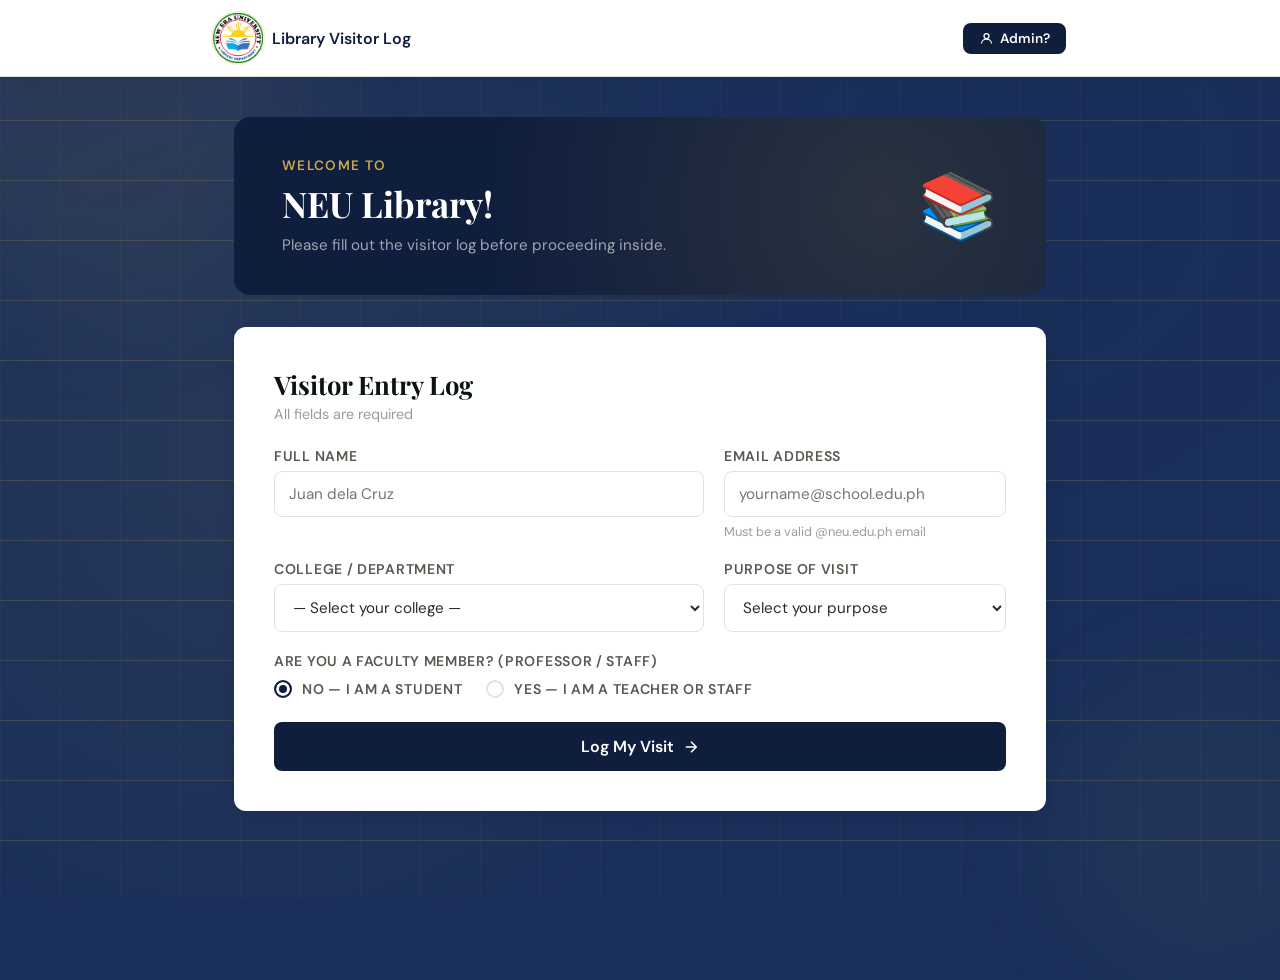
==== index.html @ 1120e147 "a fullstack web application for neu library login system" ====
<!DOCTYPE html>
<html lang="en">
<head>
  <meta charset="UTF-8" />
  <meta name="viewport" content="width=device-width, initial-scale=1.0"/>
  <title>NEU Library — Visitor Log</title>
  <link rel="preconnect" href="https://fonts.googleapis.com">
  <link href="https://fonts.googleapis.com/css2?family=Playfair+Display:wght@600;700&family=DM+Sans:wght@300;400;500;600&display=swap" rel="stylesheet">
  <link rel="stylesheet" href="css/style.css" />
</head>
<body class="visitor-page">

     <div class="grid-lines"></div>
     <div class="orb orb-1"></div>
    <div class="orb orb-2"></div>
    <div class="orb orb-3"></div>

  <div class="bg-pattern"></div>

  <header class="top-bar">
    <div class="top-bar-inner">
      <div class="brand-small">
        <div class="neu-emblem-sm"><img src="neuliblogo.png" width="50"></div>
        <span>Library Visitor Log</span>
      </div>
      <a href="admin-login.html" class="btn-admin-link">
        <svg width="15" height="15" viewBox="0 0 24 24" fill="none" stroke="currentColor" stroke-width="2"><circle cx="12" cy="8" r="4"/><path d="M4 20c0-4 3.6-7 8-7s8 3 8 7"/></svg>
        Admin?
      </a>
    </div>
  </header>

  <main class="visitor-main">
    <div class="welcome-banner">
      <div class="welcome-text">
        <p class="welcome-label">Welcome to</p>
        <h1>NEU Library!</h1>
        <p class="welcome-sub">Please fill out the visitor log before proceeding inside.</p>
      </div>
      <div class="welcome-deco">
        <div class="book-icon">📚</div>
      </div>
    </div>

    <div class="visitor-form-card">
      <h2>Visitor Entry Log</h2>
      <p class="form-sub">All fields are required</p>

      <div id="form-error" class="alert alert-error hidden"></div>
      <div id="form-success" class="alert alert-success hidden"></div>

      <form id="visitor-form">
        <div class="form-grid">
          <div class="field">
            <label>Full Name</label>
            <input type="text" id="visitor-name" placeholder="Juan dela Cruz" required />
          </div>
          <div class="field">
            <label>Email Address</label>
            <input type="email" id="visitor-email" placeholder="yourname@school.edu.ph" required />
            <span class="field-hint">Must be a valid @neu.edu.ph email</span>
          </div>
          <div class="field">
            <label>College / Department</label>
            <select id="visitor-college" required>
              <option value="">— Select your college —</option>
                        <option value="COA">College of Accountancy (COA)</option>
                        <option value="CAS">College of Arts and Sciences(CAS)</option>
                        <option value="CBA">College of Business Administration</option>
                        <option value="COC">College of Communication(COC)</option>
                        <option value="CICS">College of Informatics and Computing Studies (CICS)</option>
                        <option value="CCR">College of Criminology</option>
                        <option value="CED">College of Education (CED)</option>
                        <option value="CEA">College of Engineering and Architecture(CEA)</option>
                        <option value="CMT">College of Medical Technology (CMT)</option>
                        <option value="CMW">College of Midwifery(CMW)</option>
                        <option value="CON">College of Nursing(CON)</option>
                        <option value="CPT">College of Physical Therapy(CPT)</option>
                        <option value="CRT">College of Respiratory Therapy(CRT)</option>
                        <option value="SOIR">School of International Relations(SOIR)</option>
                        <option value="Staff">Staff / Faculty</option>
                        <option value="Other">Other</option>
            </select>
          </div>
          <div class="field">
            <label>Purpose of Visit</label>
            <select id="visitor-purpose" required>
              <option value="">Select your purpose</option>
              <option value="Reading">📚 Reading</option>
              <option value="Studying">📝 Studying</option>
              <option value="Researching">🔬 Researching</option>
              <option value="Use of Computer">💻 Use of Computer</option>
              <option value="Other">Other</option>
            </select>
          </div>
          <div class="field field-full">
            <label>Are you a faculty member? (Professor / Staff)</label>
            <div class="radio-group">
              <label class="radio-label">
                <input type="radio" name="is_employee" value="false" checked />
                <span class="radio-custom"></span>
                No — I am a student
              </label>
              <label class="radio-label">
                <input type="radio" name="is_employee" value="true" />
                <span class="radio-custom"></span>
                Yes — I am a teacher or staff
              </label>
            </div>
          </div>
        </div>

        <button type="submit" class="btn-primary" id="submit-btn">
          <span>Log My Visit</span>
          <svg width="18" height="18" viewBox="0 0 24 24" fill="none" stroke="currentColor" stroke-width="2"><path d="M5 12h14M12 5l7 7-7 7"/></svg>
        </button>
      </form>
    </div>
  </main>

  <script type="module" src="js/visitor.js"></script>
</body>
</html>
---- css/style.css ----
/* ============================================
   NEU LIBRARY — GLOBAL STYLES
   ============================================ */

:root {
  --navy: #0f1e3d;
  --navy-light: #1a2f5a;
  --navy-lighter: #7AAACE;
  --gold: #c9a84c;
  --gold-light: #e8c96d;
  --white: #ffffff;
  --off-white: #f8f7f4;
  --gray-100: #f1f0ed;
  --gray-200: #e4e2dc;
  --gray-400: #9e9b93;
  --gray-600: #5a5750;
  --gray-800: #2e2c28;
  --ink: #091413;
  --blue: #2563eb;
  --blue-light: #eff6ff;
  --green: #16a34a;
  --green-light: #f0fdf4;
  --amber: #d97706;
  --amber-light: #fffbeb;
  --rose: #e11d48;
  --rose-light: #fff1f2;
  --shadow-sm: 0 1px 3px rgba(0,0,0,0.08);
  --shadow-md: 0 4px 16px rgba(0,0,0,0.10);
  --shadow-lg: 0 8px 32px rgba(0,0,0,0.14);
  --radius: 12px;
  --radius-sm: 8px;
}

* { margin: 0; padding: 0; box-sizing: border-box; }

body {
  font-family: 'DM Sans', sans-serif;
  color: var(--gray-800);
  background: var(--navy-light);
  min-height: 100vh;
}

/* ============================================
   BG PATTERN
   ============================================ */
.bg-pattern {
  position: fixed;
  inset: 0;
  pointer-events: none;
  z-index: 0;
  background-image:
    radial-gradient(circle at 20% 50%, rgba(201,168,76,0.08) 0%, transparent 50%),
    radial-gradient(circle at 80% 20%, rgba(15,30,61,0.06) 0%, transparent 40%);
}

/* ============================================
   ALERTS
   ============================================ */
.alert {
  padding: 12px 16px;
  border-radius: var(--radius-sm);
  font-size: 0.9rem;
  font-weight: 500;
  margin-bottom: 16px;
}
.alert-error { background: #fee2e2; color: #b91c1c; border: 1px solid #fecaca; }
.alert-success { background: #dcfce7; color: #15803d; border: 1px solid #bbf7d0; }
.hidden { display: none !important; }

/* ============================================
   BUTTONS
   ============================================ */
.btn-primary {
  display: flex;
  align-items: center;
  justify-content: center;
  gap: 8px;
  width: 100%;
  padding: 14px 24px;
  background: var(--navy);
  color: var(--white);
  border: none;
  border-radius: var(--radius-sm);
  font-family: 'DM Sans', sans-serif;
  font-size: 1rem;
  font-weight: 600;
  cursor: pointer;
  transition: all 0.2s;
  margin-top: 8px;
}
.btn-primary:hover { background: var(--navy-light); transform: translateY(-1px); box-shadow: var(--shadow-md); }
.btn-primary:disabled { opacity: 0.6; cursor: not-allowed; transform: none; }

.btn-admin-link {
  display: flex;
  align-items: center;
  gap: 6px;
  background: var(--navy);
  color: white;
  padding: 8px 16px;
  border-radius: 8px;
  text-decoration: none;
  font-size: 0.88rem;
  font-weight: 600;
  transition: background 0.2s;
}
.btn-admin-link:hover { background: var(--navy-light); }

.back-link {
  display: inline-flex;
  align-items: center;
  gap: 6px;
  color: var(--gray-400);
  text-decoration: none;
  font-size: 0.85rem;
  margin-bottom: 20px;
  transition: color 0.2s;
}
.back-link:hover { color: var(--navy); }

.btn-logout {
  background: transparent;
  border: 1px solid var(--gray-200);
  color: var(--gray-600);
  padding: 6px 14px;
  border-radius: 6px;
  font-family: 'DM Sans', sans-serif;
  font-size: 0.85rem;
  cursor: pointer;
  transition: all 0.2s;
}
.btn-logout:hover { background: #fee2e2; color: #b91c1c; border-color: #fecaca; }

.btn-apply {
  background: var(--navy);
  color: white;
  border: none;
  padding: 8px 18px;
  border-radius: 6px;
  font-family: 'DM Sans', sans-serif;
  font-size: 0.88rem;
  font-weight: 600;
  cursor: pointer;
  transition: background 0.2s;
}
.btn-apply:hover { background: var(--navy-light); }

/* ============================================
   FORM FIELDS
   ============================================ */
.field { display: flex; flex-direction: column; gap: 6px; }
.field label {
  font-size: 0.88rem;
  font-weight: 600;
  color: var(--gray-600);
  text-transform: uppercase;
  letter-spacing: 0.05em;
}
.field input, .field select {
  padding: 12px 14px;
  border: 1.5px solid var(--gray-200);
  border-radius: var(--radius-sm);
  font-family: 'DM Sans', sans-serif;
  font-size: 0.95rem;
  color: var(--gray-800);
  background: white;
  transition: border 0.2s, box-shadow 0.2s;
}
.field input:focus, .field select:focus {
  outline: none;
  border-color: var(--navy);
  box-shadow: 0 0 0 3px rgba(15,30,61,0.08);
}
.field-hint { font-size: 0.8rem; color: var(--gray-400); }

.password-wrap { position: relative; }
.password-wrap input { width: 100%; padding-right: 64px; }
.toggle-pw {
  position: absolute; right: 12px; top: 50%; transform: translateY(-50%);
  background: none; border: none; color: var(--gray-400);
  font-size: 0.82rem; cursor: pointer; font-family: 'DM Sans', sans-serif;
}
.toggle-pw:hover { color: var(--navy); }

/* ============================================
   ADMIN LOGIN PAGE
   ============================================ */
.login-page { display: flex; justify-content: center; align-items: center; }
.login-wrapper { position: relative; z-index: 1; width: 100%; max-width: 900px; padding: 24px; }

.bg-layer {
      position: fixed;
      inset: 0;
      z-index: 0;
    }
 
    .bg-radial {
      position: absolute;
      inset: 0;
      background:
        radial-gradient(ellipse 80% 60% at 50% 0%, rgba(201,168,76,0.10) 0%, transparent 60%),
        radial-gradient(ellipse 60% 80% at 100% 100%, rgba(201,168,76,0.06) 0%, transparent 50%),
        radial-gradient(ellipse 40% 40% at 0% 50%, rgba(18,32,64,0.8) 0%, transparent 70%);
    }
 
    /* Floating orbs */
    .orb {
      position: absolute;
      border-radius: 50%;
      filter: blur(60px);
      animation: orbFloat linear infinite;
      pointer-events: none;
    }
    .orb-1 {
      width: 400px; height: 400px;
      background: rgba(201,168,76,0.07);
      top: -100px; left: -100px;
      animation-duration: 20s;
    }
    .orb-2 {
      width: 300px; height: 300px;
      background: rgba(201,168,76,0.05);
      bottom: -80px; right: -80px;
      animation-duration: 25s;
      animation-direction: reverse;
    }
    .orb-3 {
      width: 200px; height: 200px;
      background: rgba(255,255,255,0.02);
      top: 40%; left: 60%;
      animation-duration: 18s;
    }
 
    @keyframes orbFloat {
      0%   { transform: translate(0, 0) rotate(0deg); }
      33%  { transform: translate(30px, -20px) rotate(120deg); }
      66%  { transform: translate(-20px, 20px) rotate(240deg); }
      100% { transform: translate(0, 0) rotate(360deg); }
    }
 
    /* Grid lines */
    .grid-lines {
      position: absolute;
      inset: 0;
      background-image:
        linear-gradient(rgba(201,168,76,0.04) 1px, transparent 1px),
        linear-gradient(90deg, rgba(201,168,76,0.04) 1px, transparent 1px);
      background-size: 60px 60px;
    }

.login-card {
  display: grid;
  grid-template-columns: 1fr 1fr;
  border-radius: 20px;
  overflow: hidden;
  box-shadow: var(--shadow-lg);
  min-height: 560px;
}

.login-left {
  background: var(--navy);
  padding: 48px 40px;
  position: relative;
  overflow: hidden;
  display: flex;
  flex-direction: column;
  justify-content: space-between;
}

.brand { display: flex; align-items: center; gap: 14px; }
.neu-emblem {
   width: 48px; height: 48px;
      background: var(--white);
      border-radius: 50%;
      display: flex; align-items: center; justify-content: center;
      font-family: 'Cormorant Garamond', serif;
      font-weight: 700;
      font-size: 0.85rem;
      color: var(--navy);
      letter-spacing: 0.05em;
      box-shadow: 0 0 0 3px rgba(201,168,76,0.2);
      flex-shrink: 0;
}
.brand-text { display: flex; flex-direction: column; }
.brand-title { color: white; font-weight: 600; font-size: 0.95rem; }
.brand-sub { color: rgba(255,255,255,0.5); font-size: 0.78rem; }

.login-hero { position: relative; z-index: 1; }
.login-hero h2 {
  font-family: 'Playfair Display', serif;
  font-size: 2.4rem;
  color: white;
  line-height: 1.2;
  margin-bottom: 12px;
}
.login-hero p { color: rgba(255,255,255,0.6); font-size: 0.95rem; }

.login-deco { position: absolute; bottom: -20px; right: -20px; }
.deco-circle {
  position: absolute;
  border-radius: 50%;
  border: 2px solid rgba(201,168,76,0.2);
}
.c1 { width: 160px; height: 160px; bottom: 0; right: 0; }
.c2 { width: 100px; height: 100px; bottom: 40px; right: 40px; border-color: rgba(201,168,76,0.15); }
.c3 { width: 50px; height: 50px; bottom: 70px; right: 70px; background: rgba(201,168,76,0.1); border: none; }

.login-right {
  background: white;
  padding: 48px 40px;
  display: flex;
  flex-direction: column;
  justify-content: center;
  gap: 4px;
}
.login-right h3 {
  font-family: 'Playfair Display', serif;
  font-size: 1.8rem;
  color: var(--navy);
  margin-bottom: 4px;
}
.form-sub { color: var(--gray-400); font-size: 0.9rem; margin-bottom: 20px; }

.login-right form { display: flex; flex-direction: column; gap: 16px; margin-top: 8px; }

.divider {
  display: flex; align-items: center; gap: 12px;
  margin: 16px 0 8px;
  color: var(--gray-400); font-size: 0.82rem;
}
.divider::before, .divider::after { content: ''; flex: 1; height: 1px; background: var(--gray-200); }
.register-link { font-size: 0.85rem; color: var(--gray-400); text-align: center; }

/* ============================================
   TOP BAR (visitor page)
   ============================================ */
.top-bar {
  background: white;
  border-bottom: 1px solid var(--gray-200);
  position: sticky; top: 0; z-index: 100;
  box-shadow: var(--shadow-sm);
}
.top-bar-inner {
  max-width: 900px; margin: 0 auto;
  padding: 14px 24px;
  display: flex; justify-content: space-between; align-items: center;
}
.brand-small { display: flex; align-items: center; gap: 10px; font-weight: 600; color: var(--navy); }
.neu-emblem-sm {
  width: 48px; height: 48px;
      background: var(--white);
      border-radius: 50%;
      display: flex; align-items: center; justify-content: center;
      font-family: 'Cormorant Garamond', serif;
      font-weight: 700;
      font-size: 0.85rem;
      color: var(--navy);
      letter-spacing: 0.05em;
      box-shadow: 0 0 0 3px rgba(201,168,76,0.2);
      flex-shrink: 0;
}
.user-info { display: flex; align-items: center; gap: 12px; }
#user-email-display { font-size: 0.85rem; color: var(--gray-400); }

/* ============================================
   VISITOR PAGE
   ============================================ */
.grid-lines {
      position: absolute;
      inset: 0;
      background-image:
        linear-gradient(rgba(154, 131, 68, 0.264) 1px, transparent 1px),
        linear-gradient(90deg, rgba(201,168,76,0.04) 1px, transparent 1px);
      background-size: 60px 60px;
    }

    .orb {
      position: absolute;
      border-radius: 50%;
      filter: blur(60px);
      animation: orbFloat linear infinite;
      pointer-events: none;
    }
    .orb-1 {
      width: 400px; height: 400px;
      background: rgba(201,168,76,0.07);
      top: -100px; left: -100px;
      animation-duration: 20s;
    }
    .orb-2 {
      width: 300px; height: 300px;
      background: rgba(201,168,76,0.05);
      bottom: -80px; right: -80px;
      animation-duration: 25s;
      animation-direction: reverse;
    }
    .orb-3 {
      width: 200px; height: 200px;
      background: rgba(255,255,255,0.02);
      top: 40%; left: 60%;
      animation-duration: 18s;
    }

.visitor-page { background: var(--navy-light); }
.visitor-main { max-width: 860px; margin: 0 auto; padding: 40px 24px 80px; position: relative; z-index: 1; }

.welcome-banner {
  background: var(--navy);
  border-radius: 16px;
  padding: 40px 48px;
  display: flex;
  justify-content: space-between;
  align-items: center;
  margin-bottom: 32px;
  overflow: hidden;
  position: relative;
}
.welcome-banner::after {
  content: '';
  position: absolute; inset: 0;
  background: radial-gradient(circle at 80% 50%, rgba(201,168,76,0.15) 0%, transparent 60%);
}
.welcome-label { color: var(--gold); font-size: 0.85rem; font-weight: 600; text-transform: uppercase; letter-spacing: 0.1em; margin-bottom: 6px; }
.welcome-banner h1 {
  font-family: 'Playfair Display', serif;
  font-size: 2.2rem;
  color: white;
  margin-bottom: 8px;
}
.welcome-sub { color: rgba(255,255,255,0.6); font-size: 0.95rem; }
.book-icon { font-size: 4rem; position: relative; z-index: 1; }

.visitor-form-card {
  background: white;
  border-radius: var(--radius);
  padding: 40px;
  box-shadow: var(--shadow-md);
}
.visitor-form-card h2 {
  font-family: 'Playfair Display', serif;
  font-size: 1.6rem;
  color: var(--ink);
  margin-bottom: 4px;
}

.form-grid {
  display: grid;
  grid-template-columns: 1fr 1fr;
  gap: 20px;
  margin: 24px 0;
}
.field-full { grid-column: 1 / -1; }

.radio-group { display: flex; gap: 24px; flex-wrap: wrap; margin-top: 4px; }
.radio-label {
  display: flex; align-items: center; gap: 10px;
  cursor: pointer; font-size: 0.95rem; color: var(--gray-800);
}
.radio-label input[type="radio"] { display: none; }
.radio-custom {
  width: 18px; height: 18px;
  border: 2px solid var(--gray-200);
  border-radius: 50%;
  transition: all 0.2s;
  position: relative;
}
.radio-label input[type="radio"]:checked + .radio-custom {
  border-color: var(--navy);
  background: var(--navy);
  box-shadow: inset 0 0 0 3px white;
}

/* ============================================
   ADMIN DASHBOARD
   ============================================ */
.admin-page { display: flex; min-height: 100vh; }

.sidebar {
  width: 240px;
  background: var(--navy);
  display: flex;
  flex-direction: column;
  position: fixed;
  left: 0; top: 0; bottom: 0;
  z-index: 100;
  padding: 28px 0;
}
.sidebar-brand {
  display: flex; align-items: center; gap: 12px;
  padding: 0 24px 28px;
  border-bottom: 1px solid rgba(255,255,255,0.08);
  margin-bottom: 12px;
}
.sidebar-title { display: block; color: white; font-weight: 600; font-size: 0.95rem; }
.sidebar-role { display: block; color: var(--gold); font-size: 0.72rem; text-transform: uppercase; letter-spacing: 0.08em; }

.sidebar-nav { flex: 1; padding: 0 12px; display: flex; flex-direction: column; gap: 4px; }
.nav-item {
  display: flex; align-items: center; gap: 10px;
  padding: 10px 14px;
  border-radius: 8px;
  color: rgba(255,255,255,0.55);
  text-decoration: none;
  font-size: 0.9rem;
  font-weight: 500;
  transition: all 0.2s;
}
.nav-item:hover { background:   rgba(255,255,255,0.07); color: white; }
.nav-item.active { background: rgba(201,168,76,0.15); color: var(--gold); }

.sidebar-footer {
  padding: 20px 24px 0;
  border-top: 1px solid rgba(255,255,255,0.08);
  display: flex; flex-direction: column; gap: 10px;
}
#admin-email { font-size: 0.78rem; color: rgba(255,255,255,0.4); word-break: break-all; }

.admin-main { margin-left: 240px; padding: 40px; flex: 1; }

.admin-section { display: none; }
.admin-section.active { display: block; }

.section-header {
  display: flex; justify-content: space-between; align-items: flex-start;
  margin-bottom: 28px;
}
.section-header h1 {
  font-family: 'Playfair Display', serif;
  font-size: 2rem; color: var(--white);
}
.section-sub { color: var(--gray-400); font-size: 0.9rem; margin-top: 4px; }
.date-display {
  background: white; border: 1px solid var(--gray-200);
  padding: 8px 16px; border-radius: 8px;
  font-size: 0.85rem; color: var(--gray-600);   
}

/* ============================================
   TIME FILTER TABS
   ============================================ */
.filter-bar {
  display: flex; flex-wrap: wrap; align-items: center; gap: 16px;
  margin-bottom: 28px;
}
.time-tabs { display: flex; gap: 4px; background: white; padding: 4px; border-radius: 10px; box-shadow: var(--shadow-sm); border: 1px solid var(--gray-200); }
.time-tab {
  padding: 8px 18px; border: none; background: transparent;
  border-radius: 7px; font-family: 'DM Sans', sans-serif;
  font-size: 0.88rem; font-weight: 500;
  color: var(--gray-600); cursor: pointer; transition: all 0.2s;
}
.time-tab.active { background: var(--navy); color: white; box-shadow: var(--shadow-sm); }
.time-tab:hover:not(.active) { background: var(--gray-100); }

.custom-range {
  display: flex; align-items: center; gap: 10px;
  background: white; padding: 8px 14px;
  border-radius: 10px; border: 1px solid var(--gray-200);
  font-size: 0.88rem; color: var(--gray-600);
}
.custom-range input[type="date"] {
  border: 1px solid var(--gray-200); border-radius: 6px;
  padding: 6px 10px; font-family: 'DM Sans', sans-serif;
  font-size: 0.85rem; color: var(--gray-800);
}

/* ============================================
   STATS CARDS
   ============================================ */
.stats-grid {
  display: grid;
  grid-template-columns: repeat(4, 1fr);
  gap: 16px;
  margin-bottom: 32px;
}
.stat-card {
  background: white;
  border-radius: var(--radius);
  padding: 24px;
  display: flex; align-items: center; gap: 16px;
  box-shadow: var(--shadow-sm);
  border: 1px solid var(--gray-200);
  transition: transform 0.2s, box-shadow 0.2s;
}
.stat-card:hover { transform: translateY(-2px); box-shadow: var(--shadow-md); }
.stat-icon { font-size: 2rem; }
.stat-info { display: flex; flex-direction: column; }
.stat-label { font-size: 0.78rem; text-transform: uppercase; letter-spacing: 0.08em; color: var(--gray-400); font-weight: 600; margin-bottom: 4px; }
.stat-value { font-size: 1.8rem; font-weight: 700; font-family: 'Playfair Display', serif; }

.accent-blue .stat-value { color: var(--blue); }
.accent-green .stat-value { color: var(--green); }
.accent-amber .stat-value { color: var(--amber); }
.accent-rose .stat-value { color: var(--rose); }
.accent-blue { border-top: 3px solid var(--blue); }
.accent-green { border-top: 3px solid var(--green); }
.accent-amber { border-top: 3px solid var(--amber); }
.accent-rose { border-top: 3px solid var(--rose); }

/* ============================================
   FILTERS ROW
   ============================================ */
.filters-row {
  background: white;
  border-radius: var(--radius);
  padding: 20px 24px;
  box-shadow: var(--shadow-sm);
  border: 1px solid var(--gray-200);
  margin-bottom: 24px;
}
.filters-row h3 { font-size: 0.95rem; font-weight: 600; color: var(--navy); margin-bottom: 14px; }
.filters-group { display: flex; gap: 12px; flex-wrap: wrap; align-items: center; }
.filter-select {
  padding: 8px 14px;
  border: 1.5px solid var(--gray-200);
  border-radius: 8px;
  font-family: 'DM Sans', sans-serif;
  font-size: 0.88rem;
  color: var(--gray-800);
  background: white;
  cursor: pointer;
}
.filter-select:focus { outline: none; border-color: var(--navy); }

/* ============================================
   COLLEGE BREAKDOWN
   ============================================ */
.breakdown-header { margin-bottom: 14px; }
.breakdown-header h3 { font-size: 1.05rem; font-weight: 600; color: var(--white); }

.college-grid {
  display: grid;
  grid-template-columns: repeat(4, 1fr);
  gap: 14px;
  margin-bottom: 32px;
}
.college-card {
  background: white;
  border-radius: var(--radius);
  padding: 20px;
  border: 1px solid var(--gray-200);
  box-shadow: var(--shadow-sm);
  text-align: center;
  transition: transform 0.2s;
}
.college-card:hover { transform: translateY(-2px); box-shadow: var(--shadow-md); }
.college-name { font-weight: 700; color: var(--navy); font-size: 1rem; margin-bottom: 4px; }
.college-count { font-size: 1.6rem; font-weight: 700; font-family: 'Playfair Display', serif; color: var(--gold); }
.college-label { font-size: 0.75rem; color: var(--gray-400); text-transform: uppercase; letter-spacing: 0.05em; }

/* ============================================
   SEARCH & TABLE
   ============================================ */
.search-bar-wrap {
  display: flex; align-items: center; gap: 12px;
  background: white;
  border: 1.5px solid var(--gray-200);
  border-radius: 10px;
  padding: 10px 18px;
  margin-bottom: 20px;
  box-shadow: var(--shadow-sm);
  transition: border 0.2s;
}
.search-bar-wrap:focus-within { border-color: var(--navy); }
.search-bar-wrap svg { color: var(--gray-400); flex-shrink: 0; }
#search-input {
  flex: 1; border: none; outline: none;
  font-family: 'DM Sans', sans-serif;
  font-size: 0.95rem; color: var(--gray-800);
  background: transparent;
}

.table-wrap {
  background: white;
  border-radius: var(--radius);
  border: 1px solid var(--gray-200);
  overflow: hidden;
  box-shadow: var(--shadow-sm);
}
.visitors-table { width: 100%; border-collapse: collapse; }
.visitors-table thead tr { background: var(--navy); }
.visitors-table th {
  padding: 14px 18px;
  text-align: left;
  color: rgba(255,255,255,0.7);
  font-size: 0.78rem;
  text-transform: uppercase;
  letter-spacing: 0.08em;
  font-weight: 600;
}
.visitors-table td {
  padding: 14px 18px;
  font-size: 0.9rem;
  color: var(--gray-800);
  border-bottom: 1px solid var(--gray-100);
}
.visitors-table tbody tr:last-child td { border-bottom: none; }
.visitors-table tbody tr:hover td { background: var(--off-white); }
.table-empty { text-align: center; color: var(--gray-400); padding: 40px !important; }

.badge {
  display: inline-block;
  padding: 3px 10px;
  border-radius: 999px;
  font-size: 0.75rem;
  font-weight: 600;
}
.badge-student { background: var(--blue-light); color: var(--blue); }
.badge-employee { background: var(--amber-light); color: var(--amber); }

/* ============================================
   RESPONSIVE
   ============================================ */
@media (max-width: 768px) {
  .login-card { grid-template-columns: 1fr; }
  .login-left { display: none; }
  .admin-page { flex-direction: column; }
  .sidebar { position: relative; width: 100%; height: auto; }
  .admin-main { margin-left: 0; padding: 20px; }
  .stats-grid { grid-template-columns: 1fr 1fr; }
  .college-grid { grid-template-columns: 1fr 1fr; }
  .form-grid { grid-template-columns: 1fr; }
  .welcome-banner { flex-direction: column; gap: 16px; }
}

@media (max-width: 480px) {
  .stats-grid { grid-template-columns: 1fr; }
  .college-grid { grid-template-columns: 1fr; }
}

/* ============================================
   ADMIN ACCESS BUTTON (top bar)
   ============================================ */
.btn-admin-access {
  display: flex;
  align-items: center;
  gap: 6px;
  padding: 8px 16px;
  background: var(--navy);
  color: white;
  border-radius: 8px;
  text-decoration: none;
  font-size: 0.85rem;
  font-weight: 600;
  transition: all 0.2s;
}
.btn-admin-access:hover {
  background: var(--navy-light);
  transform: translateY(-1px);
  box-shadow: var(--shadow-md);
}

/* ============================================
   BACK LINK (admin login page)
   ============================================ */
.back-link {
  display: inline-flex;
  align-items: center;
  gap: 6px;
  color: var(--gray-400);
  text-decoration: none;
  font-size: 0.85rem;
  margin-bottom: 20px;
  transition: color 0.2s;
}
.back-link:hover { color: var(--navy); }

/* ============================================
   ADMIN CORNER BUTTON & BACK LINK
   ============================================ */
.btn-admin-corner {
  display: flex;
  align-items: center;
  gap: 6px;
  padding: 7px 16px;
  background: var(--navy);
  color: white;
  border-radius: 8px;
  font-size: 0.85rem;
  font-weight: 600;
  text-decoration: none;
  transition: all 0.2s;
  font-family: 'DM Sans', sans-serif;
}
.btn-admin-corner:hover {
  background: var(--navy-light);
  transform: translateY(-1px);
  box-shadow: var(--shadow-md);
}

.back-link {
  display: block;
  text-align: center;
  font-size: 0.88rem;
  color: var(--gray-400);
  text-decoration: none;
  transition: color 0.2s;
}
.back-link:hover { color: var(--navy); }

/* ============================================
   ADMIN LINK BUTTON (top bar)
   ============================================ */
.btn-admin-link {
  display: flex;
  align-items: center;
  gap: 6px;
  padding: 7px 16px;
  background: var(--navy);
  color: white;
  border-radius: 8px;
  font-size: 0.85rem;
  font-weight: 600;
  text-decoration: none;
  transition: background 0.2s, transform 0.2s;
}
.btn-admin-link:hover {
  background: var(--navy-light);
  transform: translateY(-1px);
}

/* ============================================
   BACK LINK
   ============================================ */
.back-link {
  font-size: 0.88rem;
  color: var(--gray-400);
  text-decoration: none;
  transition: color 0.2s;
}
.back-link:hover { color: var(--navy); }
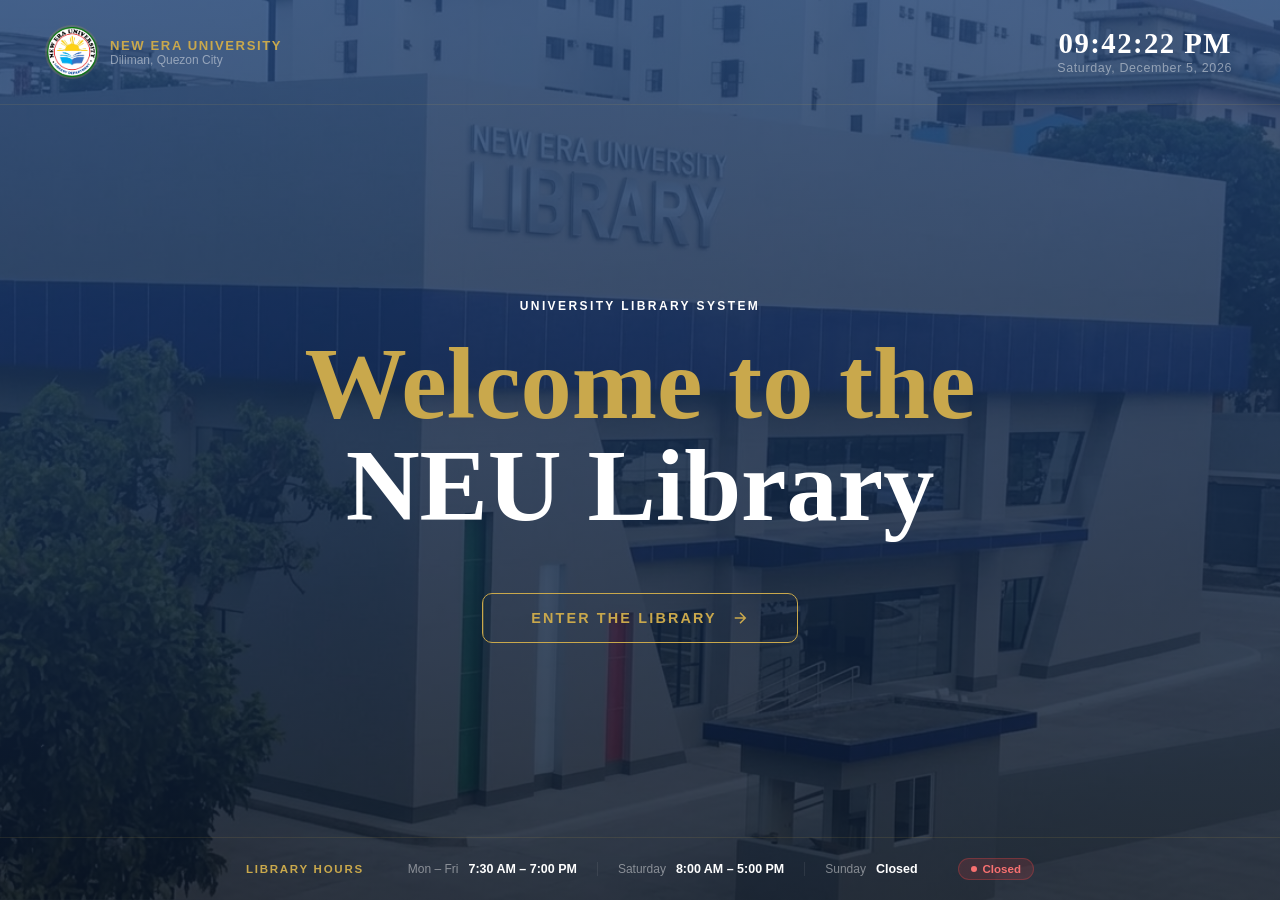
==== commit 93b37515: "redo" ====
--- a/index.html
+++ b/index.html
@@ -3,121 +3,81 @@
 <head>
   <meta charset="UTF-8" />
   <meta name="viewport" content="width=device-width, initial-scale=1.0"/>
-  <title>NEU Library — Visitor Log</title>
+  <title>NEU Library</title>
   <link rel="preconnect" href="https://fonts.googleapis.com">
-  <link href="https://fonts.googleapis.com/css2?family=Playfair+Display:wght@600;700&family=DM+Sans:wght@300;400;500;600&display=swap" rel="stylesheet">
-  <link rel="stylesheet" href="css/style.css" />
-</head>
-<body class="visitor-page">
+  <link href="https://fonts.googleapis.com/css2?family=Cormorant+Garamond:wght@400;600;700&family=DM+Sans:wght@300;400;500;600&display=swap">
+  <link rel="stylesheet" href="css/intro-style.css" />
 
-     <div class="grid-lines"></div>
-     <div class="orb orb-1"></div>
+<body>
+ 
+  <!-- Background -->
+  <div class="bg-layer">
+    <div class="bg-radial"></div>
+    <div class="grid-lines"></div>
+    <div class="orb orb-1"></div>
     <div class="orb orb-2"></div>
     <div class="orb orb-3"></div>
+  </div>
+ 
+  <div class="intro-wrapper">
+ 
+    <!-- TOP BAR -->
+    <header class="intro-topbar">
+      <div class="neu-badge">
+        <div class="neu-seal"><img src="neuliblogo.png" width="50"></div>
+        <div class="neu-label">
+          <span>New Era University</span>
+          <span>Diliman, Quezon City</span>
+        </div>
+      </div>
+      <div class="live-clock">
+        <span id="clock-time">--:-- --</span>
+        <span id="clock-date">Loading...</span>
+      </div>
+    </header>
+ 
+    <!-- HERO -->
+    <section class="intro-hero">
+      <p class="hero-eyebrow">University Library System</p>
+      <h1 class="hero-title">
+        Welcome to the
+        <span class="gold-word">NEU Library</span>
+      </h1>
 
-  <div class="bg-pattern"></div>
 
-  <header class="top-bar">
-    <div class="top-bar-inner">
-      <div class="brand-small">
-        <div class="neu-emblem-sm"><img src="neuliblogo.png" width="50"></div>
-        <span>Library Visitor Log</span>
+      <div class="enter-btn-wrap">
+        <a href="index.html" class="btn-enter">
+          <span>Enter the Library</span>
+          <svg class="arrow" width="18" height="18" viewBox="0 0 24 24" fill="none" stroke="currentColor" stroke-width="2"><path d="M5 12h14M12 5l7 7-7 7"/></svg>
+        </a>
       </div>
-      <a href="admin-login.html" class="btn-admin-link">
-        <svg width="15" height="15" viewBox="0 0 24 24" fill="none" stroke="currentColor" stroke-width="2"><circle cx="12" cy="8" r="4"/><path d="M4 20c0-4 3.6-7 8-7s8 3 8 7"/></svg>
-        Admin?
-      </a>
-    </div>
-  </header>
-
-  <main class="visitor-main">
-    <div class="welcome-banner">
-      <div class="welcome-text">
-        <p class="welcome-label">Welcome to</p>
-        <h1>NEU Library!</h1>
-        <p class="welcome-sub">Please fill out the visitor log before proceeding inside.</p>
+    </section>
+ 
+    <!-- BOTTOM: LIBRARY HOURS -->
+    <footer class="intro-bottom">
+      <span class="hours-label">Library Hours</span>
+      <div class="hours-list">
+        <div class="hours-item">
+          <span class="hours-day">Mon – Fri</span>
+          <span class="hours-time">7:30 AM – 7:00 PM</span>
+        </div>
+        <div class="hours-item">
+          <span class="hours-day">Saturday</span>
+          <span class="hours-time">8:00 AM – 5:00 PM</span>
+        </div>
+        <div class="hours-item">
+          <span class="hours-day">Sunday</span>
+          <span class="hours-time">Closed</span>
+        </div>
       </div>
-      <div class="welcome-deco">
-        <div class="book-icon">📚</div>
+      <div class="status-dot" id="status-badge">
+        <span class="dot"></span>
+        <span id="status-text">Checking...</span>
       </div>
-    </div>
-
-    <div class="visitor-form-card">
-      <h2>Visitor Entry Log</h2>
-      <p class="form-sub">All fields are required</p>
-
-      <div id="form-error" class="alert alert-error hidden"></div>
-      <div id="form-success" class="alert alert-success hidden"></div>
-
-      <form id="visitor-form">
-        <div class="form-grid">
-          <div class="field">
-            <label>Full Name</label>
-            <input type="text" id="visitor-name" placeholder="Juan dela Cruz" required />
-          </div>
-          <div class="field">
-            <label>Email Address</label>
-            <input type="email" id="visitor-email" placeholder="yourname@school.edu.ph" required />
-            <span class="field-hint">Must be a valid @neu.edu.ph email</span>
-          </div>
-          <div class="field">
-            <label>College / Department</label>
-            <select id="visitor-college" required>
-              <option value="">— Select your college —</option>
-                        <option value="COA">College of Accountancy (COA)</option>
-                        <option value="CAS">College of Arts and Sciences(CAS)</option>
-                        <option value="CBA">College of Business Administration</option>
-                        <option value="COC">College of Communication(COC)</option>
-                        <option value="CICS">College of Informatics and Computing Studies (CICS)</option>
-                        <option value="CCR">College of Criminology</option>
-                        <option value="CED">College of Education (CED)</option>
-                        <option value="CEA">College of Engineering and Architecture(CEA)</option>
-                        <option value="CMT">College of Medical Technology (CMT)</option>
-                        <option value="CMW">College of Midwifery(CMW)</option>
-                        <option value="CON">College of Nursing(CON)</option>
-                        <option value="CPT">College of Physical Therapy(CPT)</option>
-                        <option value="CRT">College of Respiratory Therapy(CRT)</option>
-                        <option value="SOIR">School of International Relations(SOIR)</option>
-                        <option value="Staff">Staff / Faculty</option>
-                        <option value="Other">Other</option>
-            </select>
-          </div>
-          <div class="field">
-            <label>Purpose of Visit</label>
-            <select id="visitor-purpose" required>
-              <option value="">Select your purpose</option>
-              <option value="Reading">📚 Reading</option>
-              <option value="Studying">📝 Studying</option>
-              <option value="Researching">🔬 Researching</option>
-              <option value="Use of Computer">💻 Use of Computer</option>
-              <option value="Other">Other</option>
-            </select>
-          </div>
-          <div class="field field-full">
-            <label>Are you a faculty member? (Professor / Staff)</label>
-            <div class="radio-group">
-              <label class="radio-label">
-                <input type="radio" name="is_employee" value="false" checked />
-                <span class="radio-custom"></span>
-                No — I am a student
-              </label>
-              <label class="radio-label">
-                <input type="radio" name="is_employee" value="true" />
-                <span class="radio-custom"></span>
-                Yes — I am a teacher or staff
-              </label>
-            </div>
-          </div>
-        </div>
-
-        <button type="submit" class="btn-primary" id="submit-btn">
-          <span>Log My Visit</span>
-          <svg width="18" height="18" viewBox="0 0 24 24" fill="none" stroke="currentColor" stroke-width="2"><path d="M5 12h14M12 5l7 7-7 7"/></svg>
-        </button>
-      </form>
-    </div>
-  </main>
-
-  <script type="module" src="js/visitor.js"></script>
+    </footer>
+ 
+  </div>
+ 
+  <script type="module" src="js/intro.js"></script>
 </body>
 </html>
--- a/css/intro-style.css
+++ b/css/intro-style.css
@@ -0,0 +1,316 @@
+:root {
+      --navy: #0a1628;
+      --navy-mid: #122040;
+      --gold: #c9a84c;
+      --gold-light: #e8c96d;
+      --gold-pale: rgba(201,168,76,0.12);
+      --white: #ffffff;
+      --off-white: #f5f2ec;
+      --text-muted: rgba(255,255,255,0.45);
+    }
+ 
+    * { margin: 0; padding: 0; box-sizing: border-box; }
+ 
+    body {
+      font-family: 'DM Sans', sans-serif;
+      background: var(--navy);
+      color: var(--white);
+      min-height: 100vh;
+      overflow-x: hidden;
+      cursor: default;
+    }
+ 
+    /* ── BACKGROUND ── */
+    .bg-layer {
+      position: fixed;
+      inset: 0;
+      z-index: 0;
+      background-image: url("neulib-bg.png");
+       background-size: cover; 
+       background-position: center;  
+       background-repeat: no-repeat; 
+       min-height: 100vh;
+       overflow: hidden;
+       cursor: default; 
+    }
+ 
+    .bg-radial {
+  position: absolute;
+  inset: 0;
+  background:
+    linear-gradient(rgba(31, 67, 120, 0.82), rgba(10, 22, 40, 0.82)),
+    radial-gradient(ellipse 80% 60% at 50% 0%, rgba(201,168,76,0.15) 0%, transparent 60%),
+    radial-gradient(ellipse 60% 80% at 100% 100%, rgba(201,168,76,0.08) 0%, transparent 50%);
+}
+ 
+    /* ── LAYOUT ── */
+    .intro-wrapper {
+      position: relative;
+      z-index: 1;
+      min-height: 100vh;
+      display: grid;
+      grid-template-rows: auto 1fr auto;
+      grid-template-columns: 1fr;
+      padding: 0;
+    }
+ 
+    /* ── TOP BAR ── */
+    .intro-topbar {
+      display: flex;
+      justify-content: space-between;
+      align-items: center;
+      padding: 28px 48px;
+      border-bottom: 1px solid rgba(201,168,76,0.12);
+      opacity: 0;
+      animation: fadeDown 0.8s ease forwards;
+      animation-delay: 0.2s;
+    }
+ 
+    .neu-badge {
+      display: flex;
+      align-items: center;
+      gap: 14px;
+    }
+    .neu-seal {
+      width: 48px; height: 48px;
+      background: var(--white);
+      border-radius: 50%;
+      display: flex; align-items: center; justify-content: center;
+      font-family: 'Cormorant Garamond', serif;
+      font-weight: 700;
+      font-size: 0.85rem;
+      color: var(--navy);
+      letter-spacing: 0.05em;
+      box-shadow: 0 0 0 3px rgba(201,168,76,0.2);
+      flex-shrink: 0;
+    }
+    .neu-label span:first-child {
+      display: block;
+      font-size: 0.82rem;
+      font-weight: 600;
+      color: var(--gold);
+      text-transform: uppercase;
+      letter-spacing: 0.12em;
+    }
+    .neu-label span:last-child {
+      display: block;
+      font-size: 0.75rem;
+      color: var(--text-muted);
+    }
+ 
+    .live-clock {
+      text-align: right;
+    }
+    #clock-time {
+      display: block;
+      font-family: 'Cormorant Garamond', serif;
+      font-size: 1.8rem;
+      font-weight: 600;
+      color: var(--na);
+      letter-spacing: 0.05em;
+      line-height: 1;
+    }
+    #clock-date {
+      display: block;
+      font-size: 0.78rem;
+      color: var(--text-muted);
+      margin-top: 4px;
+      letter-spacing: 0.05em;
+    }
+ 
+    /* ── HERO CENTER ── */
+    .intro-hero {
+      display: flex;
+      flex-direction: column;
+      align-items: center;
+      justify-content: center;
+      text-align: center;
+      padding: 60px 48px;
+      gap: 0;
+    }
+ 
+    .hero-eyebrow {
+      font-size: 0.75rem;
+      font-weight: 600;
+      text-transform: uppercase;
+      letter-spacing: 0.2em;
+      color: var(--white);
+      margin-bottom: 20px;
+      opacity: 0;
+      animation: fadeUp 0.8s ease forwards;
+      animation-delay: 0.5s;
+    }
+ 
+    .hero-title {
+      font-family: 'Cormorant Garamond', serif;
+      font-size: clamp(3.5rem, 8vw, 6.5rem);
+      font-weight: 700;
+      line-height: 1.0;
+      color: var(--gold);
+      margin-bottom: 8px;
+      opacity: 0;
+      animation: fadeUp 0.9s ease forwards;
+      animation-delay: 0.7s;
+    }
+ 
+    .hero-title .gold-word {
+      color: var(--white);
+      display: block;
+    }
+
+ 
+    /* ── ENTER BUTTON ── */
+    .enter-btn-wrap {
+      margin-top: 48px;
+      opacity: 0;
+      animation: fadeUp 0.8s ease forwards;
+      animation-delay: 1.2s;
+    }
+ 
+    .btn-enter {
+      display: inline-flex;
+      align-items: center;
+      gap: 14px;
+      background: transparent;
+      border: 1.5px solid var(--gold);
+      color: var(--gold);
+      padding: 15px 48px;
+      border-radius: 10px;
+      font-family: 'DM Sans', sans-serif;
+      font-size: 0.9rem;
+      font-weight: 600;
+      letter-spacing: 0.15em;
+      text-transform: uppercase;
+      text-decoration: none;
+      cursor: pointer;
+      position: relative;
+      overflow: hidden;
+      transition: color 0.3s ease;
+    }
+ 
+    .btn-enter::before {
+      content: '';
+      position: absolute;
+      inset: 0;
+      background: var(--gold);
+      transform: translateX(-100%);
+      transition: transform 0.35s ease;
+      z-index: 0;
+    }
+ 
+    .btn-enter:hover::before { transform: translateX(0); }
+    .btn-enter:hover { color: var(--navy); }
+ 
+    .btn-enter span,
+    .btn-enter svg {
+      position: relative;
+      z-index: 1;
+    }
+ 
+    .btn-enter .arrow {
+      transition: transform 0.3s ease;
+    }
+    .btn-enter:hover .arrow { transform: translateX(6px); }
+ 
+    /* ── BOTTOM BAR: LIBRARY HOURS ── */
+    .intro-bottom {
+      border-top: 1px solid rgba(201,168,76,0.12);
+      padding: 20px 48px;
+      display: flex;
+      justify-content: center;
+      align-items: center;
+      gap: 0;
+      opacity: 0;
+      animation: fadeUp 0.8s ease forwards;
+      animation-delay: 1.4s;
+    }
+ 
+    .hours-label {
+      font-size: 0.72rem;
+      text-transform: uppercase;
+      letter-spacing: 0.15em;
+      color: var(--gold);
+      font-weight: 600;
+      margin-right: 24px;
+      white-space: nowrap;
+    }
+ 
+    .hours-list {
+      display: flex;
+      gap: 0;
+      flex-wrap: wrap;
+      justify-content: center;
+    }
+ 
+    .hours-item {
+      display: flex;
+      align-items: center;
+      gap: 10px;
+      padding: 0 20px;
+      border-right: 1px solid rgba(255,255,255,0.08);
+    }
+    .hours-item:last-child { border-right: none; }
+ 
+    .hours-day {
+      font-size: 0.75rem;
+      color: var(--text-muted);
+      font-weight: 500;
+    }
+    .hours-time {
+      font-size: 0.78rem;
+      color: var(--white);
+      font-weight: 600;
+    }
+ 
+    /* open/closed indicator */
+    .status-dot {
+      display: inline-flex;
+      align-items: center;
+      gap: 6px;
+      font-size: 0.72rem;
+      font-weight: 600;
+      padding: 4px 12px;
+      border-radius: 999px;
+      margin-left: 20px;
+    }
+    .status-dot.open {
+      background: rgba(22,163,74,0.15);
+      color: #4ade80;
+      border: 1px solid rgba(22,163,74,0.3);
+    }
+    .status-dot.closed {
+      background: rgba(239,68,68,0.15);
+      color: #f87171;
+      border: 1px solid rgba(239,68,68,0.3);
+    }
+    .dot {
+      width: 6px; height: 6px;
+      border-radius: 50%;
+      background: currentColor;
+      animation: pulse 2s infinite;
+    }
+    @keyframes pulse {
+      0%, 100% { opacity: 1; }
+      50% { opacity: 0.4; }
+    }
+ 
+    /* ── ANIMATIONS ── */
+    @keyframes fadeUp {
+      from { opacity: 0; transform: translateY(24px); }
+      to   { opacity: 1; transform: translateY(0); }
+    }
+    @keyframes fadeDown {
+      from { opacity: 0; transform: translateY(-16px); }
+      to   { opacity: 1; transform: translateY(0); }
+    }
+ 
+    /* ── RESPONSIVE ── */
+    @media (max-width: 640px) {
+      .intro-topbar { padding: 20px 24px; }
+      .intro-hero { padding: 40px 24px; }
+      .intro-bottom { padding: 16px 24px; flex-direction: column; gap: 12px; }
+      .hours-label { margin-right: 0; }
+      .hours-item { padding: 0 10px; }
+      .hero-title { font-size: 3rem; }
+      .btn-enter { padding: 16px 36px; }
+    }
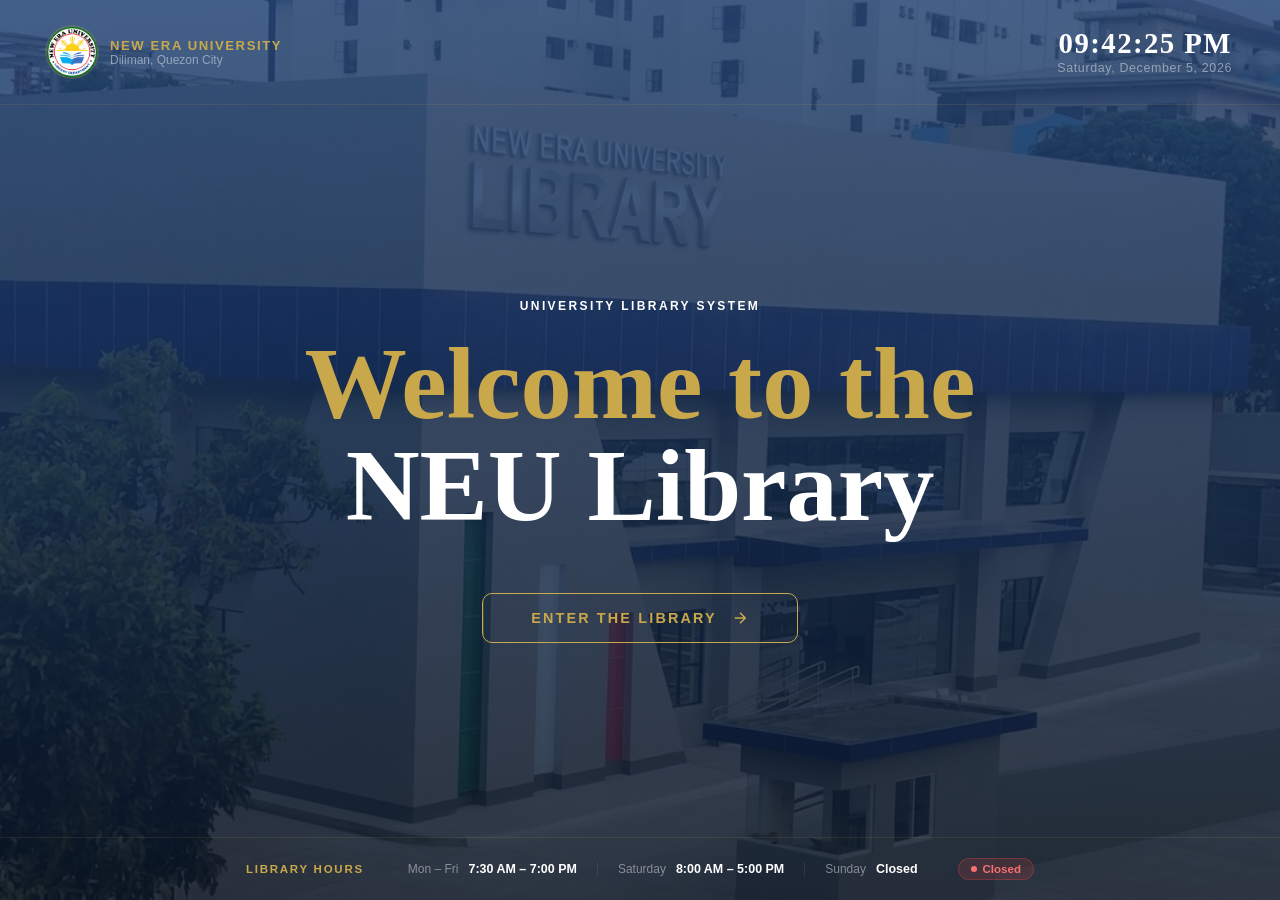
==== commit 684a99cf: "edit" ====
--- a/index.html
+++ b/index.html
@@ -46,7 +46,7 @@
 
 
       <div class="enter-btn-wrap">
-        <a href="index.html" class="btn-enter">
+        <a href="visitor.html" class="btn-enter">
           <span>Enter the Library</span>
           <svg class="arrow" width="18" height="18" viewBox="0 0 24 24" fill="none" stroke="currentColor" stroke-width="2"><path d="M5 12h14M12 5l7 7-7 7"/></svg>
         </a>
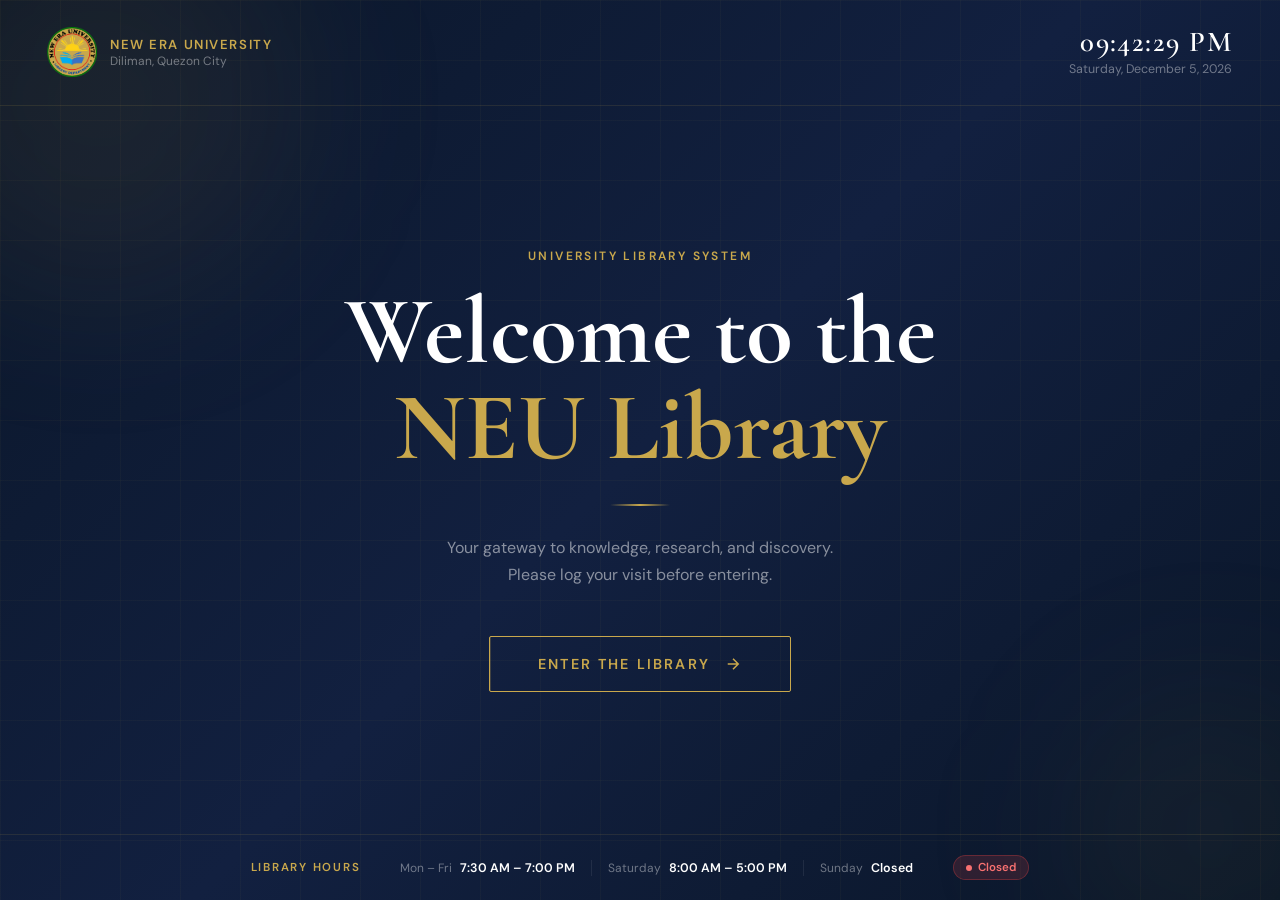
==== commit 3afd24c3: "new changes" ====
--- a/index.html
+++ b/index.html
@@ -5,23 +5,18 @@
   <meta name="viewport" content="width=device-width, initial-scale=1.0"/>
   <title>NEU Library</title>
   <link rel="preconnect" href="https://fonts.googleapis.com">
-  <link href="https://fonts.googleapis.com/css2?family=Cormorant+Garamond:wght@400;600;700&family=DM+Sans:wght@300;400;500;600&display=swap">
-  <link rel="stylesheet" href="css/intro-style.css" />
-
-<body>
- 
-  <!-- Background -->
+  <link href="https://fonts.googleapis.com/css2?family=Cormorant+Garamond:wght@400;600;700&family=DM+Sans:wght@300;400;500;600&display=swap" rel="stylesheet">
+  <link rel="stylesheet" href="css/style.css" />
+</head>
+<body class="intro-page">
   <div class="bg-layer">
-    <div class="bg-radial"></div>
+    <div class="bg-overlay"></div>
     <div class="grid-lines"></div>
     <div class="orb orb-1"></div>
     <div class="orb orb-2"></div>
-    <div class="orb orb-3"></div>
   </div>
- 
+
   <div class="intro-wrapper">
- 
-    <!-- TOP BAR -->
     <header class="intro-topbar">
       <div class="neu-badge">
         <div class="neu-seal"><img src="neuliblogo.png" width="50"></div>
@@ -35,25 +30,23 @@
         <span id="clock-date">Loading...</span>
       </div>
     </header>
- 
-    <!-- HERO -->
+
     <section class="intro-hero">
       <p class="hero-eyebrow">University Library System</p>
       <h1 class="hero-title">
         Welcome to the
         <span class="gold-word">NEU Library</span>
       </h1>
-
-
+      <div class="hero-divider"></div>
+      <p class="hero-tagline">Your gateway to knowledge, research, and discovery. Please log your visit before entering.</p>
       <div class="enter-btn-wrap">
-        <a href="visitor.html" class="btn-enter">
+        <a href="index.html" class="btn-enter">
           <span>Enter the Library</span>
           <svg class="arrow" width="18" height="18" viewBox="0 0 24 24" fill="none" stroke="currentColor" stroke-width="2"><path d="M5 12h14M12 5l7 7-7 7"/></svg>
         </a>
       </div>
     </section>
- 
-    <!-- BOTTOM: LIBRARY HOURS -->
+
     <footer class="intro-bottom">
       <span class="hours-label">Library Hours</span>
       <div class="hours-list">
@@ -75,9 +68,21 @@
         <span id="status-text">Checking...</span>
       </div>
     </footer>
- 
   </div>
- 
-  <script type="module" src="js/intro.js"></script>
+
+  <script>
+    function updateClock() {
+      const now = new Date()
+      document.getElementById('clock-time').textContent = now.toLocaleTimeString('en-PH', { hour: '2-digit', minute: '2-digit', second: '2-digit', hour12: true })
+      document.getElementById('clock-date').textContent = now.toLocaleDateString('en-PH', { weekday: 'long', year: 'numeric', month: 'long', day: 'numeric' })
+      const day = now.getDay(), t = now.getHours() + now.getMinutes() / 60
+      const isOpen = (day >= 1 && day <= 5 && t >= 7.5 && t < 19) || (day === 6 && t >= 8 && t < 17)
+      const badge = document.getElementById('status-badge')
+      badge.className = 'status-dot ' + (isOpen ? 'open' : 'closed')
+      document.getElementById('status-text').textContent = isOpen ? 'Open Now' : 'Closed'
+    }
+    updateClock()
+    setInterval(updateClock, 1000)
+  </script>
 </body>
 </html>
--- a/css/style.css
+++ b/css/style.css
@@ -0,0 +1,350 @@
+/* ============================================
+   NEU LIBRARY — GLOBAL STYLES v2
+   ============================================ */
+:root {
+  --navy: #0a1628;
+  --navy-mid: #122040;
+  --navy-light: #1a2f5a;
+  --gold: #c9a84c;
+  --gold-light: #e8c96d;
+  --white: #ffffff;
+  --off-white: #f8f7f4;
+  --gray-100: #f1f0ed;
+  --gray-200: #e4e2dc;
+  --gray-400: #9e9b93;
+  --gray-600: #5a5750;
+  --gray-800: #2e2c28;
+  --blue: #2563eb;
+  --blue-light: #eff6ff;
+  --green: #16a34a;
+  --green-light: #f0fdf4;
+  --amber: #d97706;
+  --amber-light: #fffbeb;
+  --rose: #e11d48;
+  --rose-light: #fff1f2;
+  --shadow-sm: 0 1px 3px rgba(0,0,0,0.08);
+  --shadow-md: 0 4px 16px rgba(0,0,0,0.12);
+  --shadow-lg: 0 8px 32px rgba(0,0,0,0.18);
+  --radius: 14px;
+  --radius-sm: 8px;
+}
+
+* { margin: 0; padding: 0; box-sizing: border-box; }
+
+body {
+  font-family: 'DM Sans', sans-serif;
+  color: var(--gray-800);
+  min-height: 100vh;
+}
+
+/* ── ALERTS ── */
+.alert { padding: 12px 16px; border-radius: var(--radius-sm); font-size: 0.9rem; font-weight: 500; margin-bottom: 16px; display: flex; align-items: center; gap: 10px; }
+.alert-error { background: #fee2e2; color: #b91c1c; border: 1px solid #fecaca; }
+.alert-success { background: #dcfce7; color: #15803d; border: 1px solid #bbf7d0; }
+.alert-info { background: rgba(255,255,255,0.1); color: white; border: 1px solid rgba(255,255,255,0.2); }
+.hidden { display: none !important; }
+
+/* ── SPINNER ── */
+.spinner {
+  width: 18px; height: 18px;
+  border: 2px solid rgba(255,255,255,0.3);
+  border-top-color: white;
+  border-radius: 50%;
+  animation: spin 0.8s linear infinite;
+  flex-shrink: 0;
+}
+@keyframes spin { to { transform: rotate(360deg); } }
+
+/* ── BACKGROUND ── */
+.bg-layer { position: fixed; inset: 0; z-index: 0; }
+.bg-overlay {
+  position: absolute; inset: 0;
+  background: linear-gradient(135deg, #0a1628 0%, #122040 50%, #0a1628 100%);
+}
+.grid-lines {
+  position: absolute; inset: 0;
+  background-image: linear-gradient(rgba(201,168,76,0.04) 1px, transparent 1px), linear-gradient(90deg, rgba(201,168,76,0.04) 1px, transparent 1px);
+  background-size: 60px 60px;
+}
+.orb { position: absolute; border-radius: 50%; filter: blur(80px); pointer-events: none; animation: orbFloat 20s linear infinite; }
+.orb-1 { width: 400px; height: 400px; background: rgba(201,168,76,0.08); top: -100px; left: -100px; }
+.orb-2 { width: 300px; height: 300px; background: rgba(201,168,76,0.05); bottom: -80px; right: -80px; animation-duration: 25s; animation-direction: reverse; }
+@keyframes orbFloat { 0%,100% { transform: translate(0,0); } 33% { transform: translate(30px,-20px); } 66% { transform: translate(-20px,20px); } }
+
+/* ── BUTTONS ── */
+.btn-primary {
+  display: flex; align-items: center; justify-content: center; gap: 8px;
+  width: 100%; padding: 14px 24px;
+  background: var(--navy); color: white;
+  border: none; border-radius: var(--radius-sm);
+  font-family: 'DM Sans', sans-serif; font-size: 1rem; font-weight: 600;
+  cursor: pointer; transition: all 0.2s; margin-top: 8px;
+}
+.btn-primary:hover { background: var(--navy-light); transform: translateY(-1px); box-shadow: var(--shadow-md); }
+.btn-primary:disabled { opacity: 0.6; cursor: not-allowed; transform: none; }
+
+.btn-logout {
+  background: transparent; border: 1px solid rgba(255,255,255,0.2);
+  color: rgba(255,255,255,0.7); padding: 6px 14px; border-radius: 6px;
+  font-family: 'DM Sans', sans-serif; font-size: 0.82rem; cursor: pointer; transition: all 0.2s;
+}
+.btn-logout:hover { background: rgba(239,68,68,0.2); color: #f87171; border-color: rgba(239,68,68,0.3); }
+
+.btn-google {
+  display: flex; align-items: center; justify-content: center; gap: 12px;
+  width: 100%; padding: 14px 24px;
+  background: white; color: #3c4043;
+  border: 1.5px solid #dadce0; border-radius: var(--radius-sm);
+  font-family: 'DM Sans', sans-serif; font-size: 0.95rem; font-weight: 600;
+  cursor: pointer; transition: all 0.2s; box-shadow: var(--shadow-sm);
+}
+.btn-google:hover { background: #f8f9fa; box-shadow: var(--shadow-md); transform: translateY(-1px); }
+
+.btn-admin-link {
+  display: flex; align-items: center; justify-content: center; gap: 8px;
+  width: 100%; padding: 12px 24px;
+  background: transparent; color: rgba(255,255,255,0.6);
+  border: 1px solid rgba(255,255,255,0.15); border-radius: var(--radius-sm);
+  font-family: 'DM Sans', sans-serif; font-size: 0.88rem; font-weight: 500;
+  text-decoration: none; cursor: pointer; transition: all 0.2s;
+}
+.btn-admin-link:hover { background: rgba(255,255,255,0.05); color: white; border-color: rgba(255,255,255,0.3); }
+
+.back-link {
+  display: inline-flex; align-items: center; gap: 6px;
+  color: rgba(255,255,255,0.4); text-decoration: none;
+  font-size: 0.85rem; margin-bottom: 24px; transition: color 0.2s;
+}
+.back-link:hover { color: var(--gold); }
+
+/* ── FORM FIELDS ── */
+.field { display: flex; flex-direction: column; gap: 6px; }
+.field label { font-size: 0.82rem; font-weight: 600; color: var(--gray-600); text-transform: uppercase; letter-spacing: 0.06em; }
+.field input, .field select {
+  padding: 12px 14px; border: 1.5px solid var(--gray-200); border-radius: var(--radius-sm);
+  font-family: 'DM Sans', sans-serif; font-size: 0.95rem; color: var(--gray-800);
+  background: white; transition: border 0.2s, box-shadow 0.2s; 
+}
+.field input:focus, .field select:focus { outline: none; border-color: var(--navy); box-shadow: 0 0 0 3px rgba(10,22,40,0.08); }
+
+.radio-group { display: flex; gap: 20px; flex-wrap: wrap; margin-top: 4px; }
+.radio-label { display: flex; align-items: center; gap: 8px; cursor: pointer; font-size: 0.9rem; color: var(--gray-800); }
+.radio-label input[type="radio"] { display: none; }
+.radio-custom { width: 18px; height: 18px; border: 2px solid var(--gray-200); border-radius: 50%; transition: all 0.2s; }
+.radio-label input[type="radio"]:checked + .radio-custom { border-color: var(--navy); background: var(--navy); box-shadow: inset 0 0 0 3px white; }
+
+.form-grid { display: grid; grid-template-columns: 1fr 1fr; gap: 20px; margin: 20px 0; }
+.field-full { grid-column: 1 / -1; }
+
+.divider { display: flex; align-items: center; gap: 12px; margin: 20px 0; color: rgba(255,255,255,0.3); font-size: 0.82rem; }
+.divider::before, .divider::after { content: ''; flex: 1; height: 1px; background: rgba(255,255,255,0.1); }
+
+/* ── GOOGLE SIGNIN ── */
+.google-signin-wrap { display: flex; flex-direction: column; align-items: center; gap: 10px; margin: 24px 0; }
+.google-note { font-size: 0.78rem; color: rgba(255,255,255,0.35); text-align: center; }
+.google-note strong { color: rgba(255,255,255,0.6); }
+
+/* ── INTRO PAGE ── */
+.intro-page { background: var(--navy); overflow-x: hidden; }
+.intro-wrapper { position: relative; z-index: 1; min-height: 100vh; display: grid; grid-template-rows: auto 1fr auto; }
+
+.intro-topbar { display: flex; justify-content: space-between; align-items: center; padding: 28px 48px; border-bottom: 1px solid rgba(201,168,76,0.12); animation: fadeDown 0.8s ease forwards; }
+.neu-badge { display: flex; align-items: center; gap: 14px; }
+.neu-seal { width: 48px; height: 48px; background: var(--gold); border-radius: 50%; display: flex; align-items: center; justify-content: center; font-family: 'Cormorant Garamond', serif; font-weight: 700; font-size: 0.85rem; color: var(--navy); }
+.neu-label span:first-child { display: block; font-size: 0.82rem; font-weight: 600; color: var(--gold); text-transform: uppercase; letter-spacing: 0.12em; }
+.neu-label span:last-child { display: block; font-size: 0.75rem; color: rgba(255,255,255,0.4); }
+.live-clock { text-align: right; }
+#clock-time { display: block; font-family: 'Cormorant Garamond', serif; font-size: 1.8rem; font-weight: 600; color: white; letter-spacing: 0.05em; line-height: 1; }
+#clock-date { display: block; font-size: 0.78rem; color: rgba(255,255,255,0.4); margin-top: 4px; }
+
+.intro-hero { display: flex; flex-direction: column; align-items: center; justify-content: center; text-align: center; padding: 60px 48px; }
+.hero-eyebrow { font-size: 0.75rem; font-weight: 600; text-transform: uppercase; letter-spacing: 0.2em; color: var(--gold); margin-bottom: 20px; animation: fadeUp 0.8s ease 0.5s both; }
+.hero-title { font-family: 'Cormorant Garamond', serif; font-size: clamp(3rem, 8vw, 6rem); font-weight: 700; line-height: 1.0; color: white; animation: fadeUp 0.9s ease 0.7s both; }
+.gold-word { color: var(--gold); display: block; }
+.hero-divider { width: 60px; height: 2px; background: linear-gradient(90deg, transparent, var(--gold), transparent); margin: 28px auto; animation: fadeUp 0.8s ease 0.9s both; }
+.hero-tagline { font-size: 1rem; color: rgba(255,255,255,0.5); max-width: 400px; line-height: 1.7; animation: fadeUp 0.8s ease 1.0s both; }
+.enter-btn-wrap { margin-top: 48px; animation: fadeUp 0.8s ease 1.2s both; }
+.btn-enter { display: inline-flex; align-items: center; gap: 14px; background: transparent; border: 1.5px solid var(--gold); color: var(--gold); padding: 18px 48px; border-radius: 2px; font-family: 'DM Sans', sans-serif; font-size: 0.9rem; font-weight: 600; letter-spacing: 0.15em; text-transform: uppercase; text-decoration: none; position: relative; overflow: hidden; transition: color 0.3s; }
+.btn-enter::before { content: ''; position: absolute; inset: 0; background: var(--gold); transform: translateX(-100%); transition: transform 0.35s ease; z-index: 0; }
+.btn-enter:hover::before { transform: translateX(0); }
+.btn-enter:hover { color: var(--navy); }
+.btn-enter span, .btn-enter svg { position: relative; z-index: 1; }
+.btn-enter:hover .arrow { transform: translateX(6px); }
+.arrow { transition: transform 0.3s; }
+
+.intro-bottom { border-top: 1px solid rgba(201,168,76,0.12); padding: 20px 48px; display: flex; justify-content: center; align-items: center; flex-wrap: wrap; gap: 8px; animation: fadeUp 0.8s ease 1.4s both; }
+.hours-label { font-size: 0.72rem; text-transform: uppercase; letter-spacing: 0.15em; color: var(--gold); font-weight: 600; margin-right: 16px; }
+.hours-list { display: flex; flex-wrap: wrap; justify-content: center; }
+.hours-item { display: flex; align-items: center; gap: 8px; padding: 0 16px; border-right: 1px solid rgba(255,255,255,0.08); }
+.hours-item:last-child { border-right: none; }
+.hours-day { font-size: 0.75rem; color: rgba(255,255,255,0.4); }
+.hours-time { font-size: 0.78rem; color: white; font-weight: 600; }
+.status-dot { display: inline-flex; align-items: center; gap: 6px; font-size: 0.72rem; font-weight: 600; padding: 4px 12px; border-radius: 999px; margin-left: 16px; }
+.status-dot.open { background: rgba(22,163,74,0.15); color: #4ade80; border: 1px solid rgba(22,163,74,0.3); }
+.status-dot.closed { background: rgba(239,68,68,0.15); color: #f87171; border: 1px solid rgba(239,68,68,0.3); }
+.dot { width: 6px; height: 6px; border-radius: 50%; background: currentColor; animation: pulse 2s infinite; }
+@keyframes pulse { 0%,100% { opacity:1; } 50% { opacity:0.4; } }
+
+/* ── LOGIN PAGE ── */
+.login-page { display: flex; justify-content: center; align-items: center; background: var(--navy); }
+.login-wrapper { position: relative; z-index: 1; width: 100%; max-width: 900px; padding: 24px; }
+.login-card { display: grid; grid-template-columns: 1fr 1fr; border-radius: 20px; overflow: hidden; box-shadow: var(--shadow-lg); min-height: 540px; }
+.login-left { background: linear-gradient(160deg, var(--navy-light) 0%, var(--navy) 100%); padding: 48px 40px; position: relative; overflow: hidden; display: flex; flex-direction: column; justify-content: space-between; border-right: 1px solid rgba(201,168,76,0.15); }
+.brand { display: flex; align-items: center; gap: 14px; }
+.neu-emblem { width: 52px; height: 52px; background: var(--gold); color: var(--navy); border-radius: 10px; display: flex; align-items: center; justify-content: center; font-family: 'Cormorant Garamond', serif; font-weight: 700; font-size: 1rem; flex-shrink: 0; }
+.brand-text { display: flex; flex-direction: column; }
+.brand-title { color: white; font-weight: 600; font-size: 0.9rem; }
+.brand-sub { color: rgba(255,255,255,0.45); font-size: 0.75rem; }
+.login-hero { position: relative; z-index: 1; }
+.login-hero h2 { font-family: 'Cormorant Garamond', serif; font-size: 2.4rem; color: white; line-height: 1.15; margin-bottom: 12px; }
+.login-hero p { color: rgba(255,255,255,0.5); font-size: 0.9rem; line-height: 1.6; }
+.login-deco { position: absolute; bottom: -20px; right: -20px; }
+.deco-circle { position: absolute; border-radius: 50%; border: 2px solid rgba(201,168,76,0.15); }
+.c1 { width: 160px; height: 160px; bottom: 0; right: 0; }
+.c2 { width: 100px; height: 100px; bottom: 40px; right: 40px; }
+.c3 { width: 50px; height: 50px; bottom: 70px; right: 70px; background: rgba(201,168,76,0.08); border: none; }
+
+.login-right { background: var(--navy-mid); padding: 48px 40px; display: flex; flex-direction: column; justify-content: center; }
+.login-right h3 { font-family: 'Cormorant Garamond', serif; font-size: 1.8rem; color: white; margin-bottom: 4px; }
+.form-sub { color: rgba(255,255,255,0.4); font-size: 0.88rem; margin-bottom: 24px; }
+
+/* ── TOP BAR ── */
+.top-bar { background: var(--navy); border-bottom: 1px solid rgba(201,168,76,0.12); position: sticky; top: 0; z-index: 100; }
+.top-bar-inner { max-width: 900px; margin: 0 auto; padding: 14px 24px; display: flex; justify-content: space-between; align-items: center; }
+.brand-small { display: flex; align-items: center; gap: 10px; font-weight: 600; color: white; }
+.neu-emblem-sm { width: 34px; height: 34px; background: var(--gold); color: var(--navy); border-radius: 7px; display: flex; align-items: center; justify-content: center; font-family: 'Cormorant Garamond', serif; font-size: 0.7rem; font-weight: 700; }
+.user-info { display: flex; align-items: center; gap: 10px; }
+.user-avatar { width: 34px; height: 34px; background: var(--gold); color: var(--navy); border-radius: 50%; display: flex; align-items: center; justify-content: center; font-size: 0.78rem; font-weight: 700; flex-shrink: 0; }
+.user-details { display: flex; flex-direction: column; }
+.user-name { font-size: 0.85rem; font-weight: 600; color: white; }
+.user-student-no { font-size: 0.72rem; color: var(--gold); letter-spacing: 0.05em; }
+
+/* ── VISITOR PAGE ── */
+.visitor-page { background: #f0ede8; min-height: 100vh; }
+.visitor-main { max-width: 860px; margin: 0 auto; padding: 40px 24px 80px; position: relative; z-index: 1; }
+
+.welcome-banner { background: var(--navy); border-radius: 16px; padding: 40px 48px; display: flex; justify-content: space-between; align-items: center; margin-bottom: 28px; overflow: hidden; position: relative; }
+.welcome-banner::after { content: ''; position: absolute; inset: 0; background: radial-gradient(circle at 80% 50%, rgba(201,168,76,0.12) 0%, transparent 60%); pointer-events: none; }
+.welcome-label { color: var(--gold); font-size: 0.82rem; font-weight: 600; text-transform: uppercase; letter-spacing: 0.1em; margin-bottom: 6px; }
+.welcome-banner h1 { font-family: 'Cormorant Garamond', serif; font-size: 2.2rem; color: white; margin-bottom: 8px; }
+.welcome-sub { color: rgba(255,255,255,0.55); font-size: 0.9rem; }
+.welcome-deco { font-size: 3.5rem; position: relative; z-index: 1; }
+
+.visitor-form-card { background: white; border-radius: var(--radius); padding: 40px; box-shadow: var(--shadow-md); margin-bottom: 24px; }
+.card-badge { display: inline-block; background: var(--gold); color: var(--navy); font-size: 0.72rem; font-weight: 700; text-transform: uppercase; letter-spacing: 0.1em; padding: 4px 12px; border-radius: 999px; margin-bottom: 14px; }
+.visitor-form-card h2 { font-family: 'Cormorant Garamond', serif; font-size: 1.6rem; color: var(--navy); margin-bottom: 4px; }
+
+.student-number-preview { background: var(--navy); border-radius: var(--radius-sm); padding: 16px 20px; margin: 16px 0; display: flex; flex-direction: column; gap: 4px; }
+.sn-label { font-size: 0.72rem; text-transform: uppercase; letter-spacing: 0.1em; color: var(--gold); font-weight: 600; }
+.sn-value { font-family: 'Cormorant Garamond', serif; font-size: 1.6rem; font-weight: 700; color: white; letter-spacing: 0.1em; }
+.sn-note { font-size: 0.75rem; color: rgba(255,255,255,0.4); }
+
+/* ── PURPOSE CARDS ── */
+.purpose-grid { display: grid; grid-template-columns: repeat(4, 1fr); gap: 10px; margin-top: 8px; }
+.purpose-card { display: flex; flex-direction: column; align-items: center; gap: 6px; padding: 16px 8px; border: 1.5px solid var(--gray-200); border-radius: 10px; cursor: pointer; transition: all 0.2s; text-align: center; font-size: 0.82rem; color: var(--gray-600); font-weight: 500; }
+.purpose-card input { display: none; }
+.purpose-icon { font-size: 1.6rem; }
+.purpose-card:hover { border-color: var(--navy); background: var(--gray-100); }
+.purpose-card.selected { border-color: var(--navy); background: var(--navy); color: white; }
+.purpose-card.selected .purpose-icon { filter: none; }
+
+/* ── ADMIN LAYOUT ── */
+.admin-page { display: flex; min-height: 100vh; background: #f0ede8; }
+.sidebar { width: 240px; background: var(--navy); display: flex; flex-direction: column; position: fixed; left: 0; top: 0; bottom: 0; z-index: 100; padding: 28px 0; }
+.sidebar-brand { display: flex; align-items: center; gap: 12px; padding: 0 24px 28px; border-bottom: 1px solid rgba(255,255,255,0.08); margin-bottom: 12px; }
+.sidebar-title { display: block; color: white; font-weight: 600; font-size: 0.95rem; }
+.sidebar-role { display: block; color: var(--gold); font-size: 0.72rem; text-transform: uppercase; letter-spacing: 0.08em; }
+.sidebar-nav { flex: 1; padding: 0 12px; display: flex; flex-direction: column; gap: 4px; }
+.nav-item { display: flex; align-items: center; gap: 10px; padding: 10px 14px; border-radius: 8px; color: rgba(255,255,255,0.5); text-decoration: none; font-size: 0.9rem; font-weight: 500; transition: all 0.2s; }
+.nav-item:hover { background: rgba(255,255,255,0.07); color: white; }
+.nav-item.active { background: rgba(201,168,76,0.15); color: var(--gold); }
+.sidebar-footer { padding: 20px 24px 0; border-top: 1px solid rgba(255,255,255,0.08); display: flex; flex-direction: column; gap: 10px; }
+#admin-email { font-size: 0.78rem; color: rgba(255,255,255,0.35); word-break: break-all; }
+.admin-main { margin-left: 240px; padding: 40px; flex: 1; }
+.admin-section { display: none; }
+.admin-section.active { display: block; }
+.section-header { display: flex; justify-content: space-between; align-items: flex-start; margin-bottom: 28px; }
+.section-header h1 { font-family: 'Cormorant Garamond', serif; font-size: 2rem; color: var(--navy); }
+.section-sub { color: var(--gray-400); font-size: 0.9rem; margin-top: 4px; }
+.date-display { background: white; border: 1px solid var(--gray-200); padding: 8px 16px; border-radius: 8px; font-size: 0.85rem; color: var(--gray-600); }
+
+/* ── TIME FILTER ── */
+.filter-bar { display: flex; flex-wrap: wrap; align-items: center; gap: 16px; margin-bottom: 28px; }
+.time-tabs { display: flex; gap: 4px; background: white; padding: 4px; border-radius: 10px; box-shadow: var(--shadow-sm); border: 1px solid var(--gray-200); }
+.time-tab { padding: 8px 18px; border: none; background: transparent; border-radius: 7px; font-family: 'DM Sans', sans-serif; font-size: 0.88rem; font-weight: 500; color: var(--gray-600); cursor: pointer; transition: all 0.2s; }
+.time-tab.active { background: var(--navy); color: white; }
+.time-tab:hover:not(.active) { background: var(--gray-100); }
+.custom-range { display: flex; align-items: center; gap: 10px; background: white; padding: 8px 14px; border-radius: 10px; border: 1px solid var(--gray-200); font-size: 0.88rem; color: var(--gray-600); }
+.custom-range input[type="date"] { border: 1px solid var(--gray-200); border-radius: 6px; padding: 6px 10px; font-family: 'DM Sans', sans-serif; font-size: 0.85rem; }
+.btn-apply { background: var(--navy); color: white; border: none; padding: 8px 18px; border-radius: 6px; font-family: 'DM Sans', sans-serif; font-size: 0.88rem; font-weight: 600; cursor: pointer; transition: background 0.2s; }
+.btn-apply:hover { background: var(--navy-light); }
+
+/* ── STAT CARDS ── */
+.stats-grid { display: grid; grid-template-columns: repeat(4, 1fr); gap: 16px; margin-bottom: 28px; }
+.stat-card { background: white; border-radius: var(--radius); padding: 24px; display: flex; align-items: center; gap: 16px; box-shadow: var(--shadow-sm); border: 1px solid var(--gray-200); transition: transform 0.2s, box-shadow 0.2s; }
+.stat-card:hover { transform: translateY(-2px); box-shadow: var(--shadow-md); }
+.stat-icon { font-size: 2rem; }
+.stat-info { display: flex; flex-direction: column; }
+.stat-label { font-size: 0.75rem; text-transform: uppercase; letter-spacing: 0.08em; color: var(--gray-400); font-weight: 600; margin-bottom: 4px; }
+.stat-value { font-size: 1.8rem; font-weight: 700; font-family: 'Cormorant Garamond', serif; }
+.accent-blue .stat-value { color: var(--blue); } .accent-blue { border-top: 3px solid var(--blue); }
+.accent-green .stat-value { color: var(--green); } .accent-green { border-top: 3px solid var(--green); }
+.accent-amber .stat-value { color: var(--amber); } .accent-amber { border-top: 3px solid var(--amber); }
+.accent-rose .stat-value { color: var(--rose); } .accent-rose { border-top: 3px solid var(--rose); }
+
+/* ── FILTERS ── */
+.filters-row { background: white; border-radius: var(--radius); padding: 20px 24px; box-shadow: var(--shadow-sm); border: 1px solid var(--gray-200); margin-bottom: 24px; }
+.filters-row h3 { font-size: 0.95rem; font-weight: 600; color: var(--navy); margin-bottom: 14px; }
+.filters-group { display: flex; gap: 12px; flex-wrap: wrap; align-items: center; }
+.filter-select { padding: 8px 14px; border: 1.5px solid var(--gray-200); border-radius: 8px; font-family: 'DM Sans', sans-serif; font-size: 0.88rem; color: var(--gray-800); background: white; cursor: pointer; }
+.filter-select:focus { outline: none; border-color: var(--navy); }
+
+/* ── COLLEGE GRID ── */
+.breakdown-header { margin-bottom: 14px; }
+.breakdown-header h3 { font-size: 1.05rem; font-weight: 600; color: var(--navy); }
+.college-grid { display: grid; grid-template-columns: repeat(4, 1fr); gap: 14px; margin-bottom: 32px; }
+.college-card { background: white; border-radius: var(--radius); padding: 20px; border: 1px solid var(--gray-200); box-shadow: var(--shadow-sm); text-align: center; transition: transform 0.2s; }
+.college-card:hover { transform: translateY(-2px); box-shadow: var(--shadow-md); }
+.college-name { font-weight: 700; color: var(--navy); font-size: 1rem; margin-bottom: 4px; }
+.college-count { font-size: 1.6rem; font-weight: 700; font-family: 'Cormorant Garamond', serif; color: var(--gold); }
+.college-label { font-size: 0.75rem; color: var(--gray-400); text-transform: uppercase; letter-spacing: 0.05em; }
+
+/* ── TABLE ── */
+.search-bar-wrap { display: flex; align-items: center; gap: 12px; background: white; border: 1.5px solid var(--gray-200); border-radius: 10px; padding: 10px 18px; margin-bottom: 20px; box-shadow: var(--shadow-sm); }
+.search-bar-wrap:focus-within { border-color: var(--navy); }
+#search-input { flex: 1; border: none; outline: none; font-family: 'DM Sans', sans-serif; font-size: 0.95rem; color: var(--gray-800); background: transparent; }
+.table-wrap { background: white; border-radius: var(--radius); border: 1px solid var(--gray-200); overflow: hidden; box-shadow: var(--shadow-sm); }
+.visitors-table { width: 100%; border-collapse: collapse; }
+.visitors-table thead tr { background: var(--navy); }
+.visitors-table th { padding: 14px 18px; text-align: left; color: rgba(255,255,255,0.65); font-size: 0.75rem; text-transform: uppercase; letter-spacing: 0.08em; font-weight: 600; }
+.visitors-table td { padding: 14px 18px; font-size: 0.9rem; color: var(--gray-800); border-bottom: 1px solid var(--gray-100); }
+.visitors-table tbody tr:last-child td { border-bottom: none; }
+.visitors-table tbody tr:hover td { background: #f9f8f6; }
+.table-empty { text-align: center; color: var(--gray-400); padding: 40px !important; }
+.badge { display: inline-block; padding: 3px 10px; border-radius: 999px; font-size: 0.75rem; font-weight: 600; }
+.badge-student { background: var(--blue-light); color: var(--blue); }
+.badge-employee { background: var(--amber-light); color: var(--amber); }
+
+/* ── ANIMATIONS ── */
+@keyframes fadeUp { from { opacity: 0; transform: translateY(24px); } to { opacity: 1; transform: translateY(0); } }
+@keyframes fadeDown { from { opacity: 0; transform: translateY(-16px); } to { opacity: 1; transform: translateY(0); } }
+
+/* ── RESPONSIVE ── */
+@media (max-width: 768px) {
+  .login-card { grid-template-columns: 1fr; }
+  .login-left { display: none; }
+  .stats-grid { grid-template-columns: 1fr 1fr; }
+  .college-grid { grid-template-columns: 1fr 1fr; }
+  .purpose-grid { grid-template-columns: repeat(2, 1fr); }
+  .form-grid { grid-template-columns: 1fr; }
+  .welcome-banner { flex-direction: column; gap: 16px; text-align: center; }
+  .admin-page { flex-direction: column; }
+  .sidebar { position: relative; width: 100%; height: auto; }
+  .admin-main { margin-left: 0; padding: 20px; }
+  .intro-topbar, .intro-bottom { padding: 20px 24px; }
+  .intro-hero { padding: 40px 24px; }
+}
+@media (max-width: 480px) {
+  .stats-grid, .college-grid { grid-template-columns: 1fr; }
+  .purpose-grid { grid-template-columns: repeat(2, 1fr); }
+}
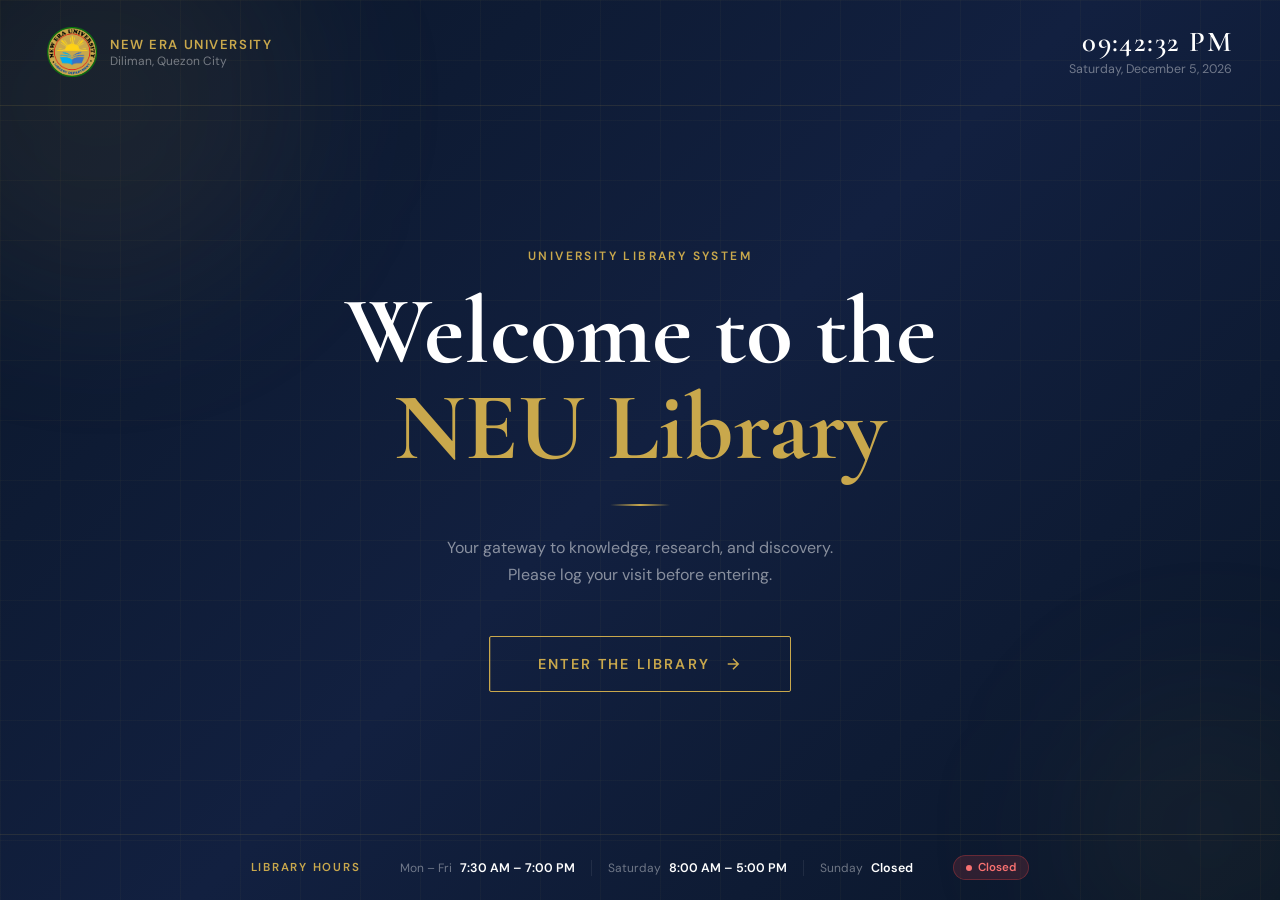
==== commit d9113a77: "updated visitor signup" ====
--- a/index.html
+++ b/index.html
@@ -40,7 +40,7 @@
       <div class="hero-divider"></div>
       <p class="hero-tagline">Your gateway to knowledge, research, and discovery. Please log your visit before entering.</p>
       <div class="enter-btn-wrap">
-        <a href="index.html" class="btn-enter">
+        <a href="visitor-signup.html" class="btn-enter">
           <span>Enter the Library</span>
           <svg class="arrow" width="18" height="18" viewBox="0 0 24 24" fill="none" stroke="currentColor" stroke-width="2"><path d="M5 12h14M12 5l7 7-7 7"/></svg>
         </a>
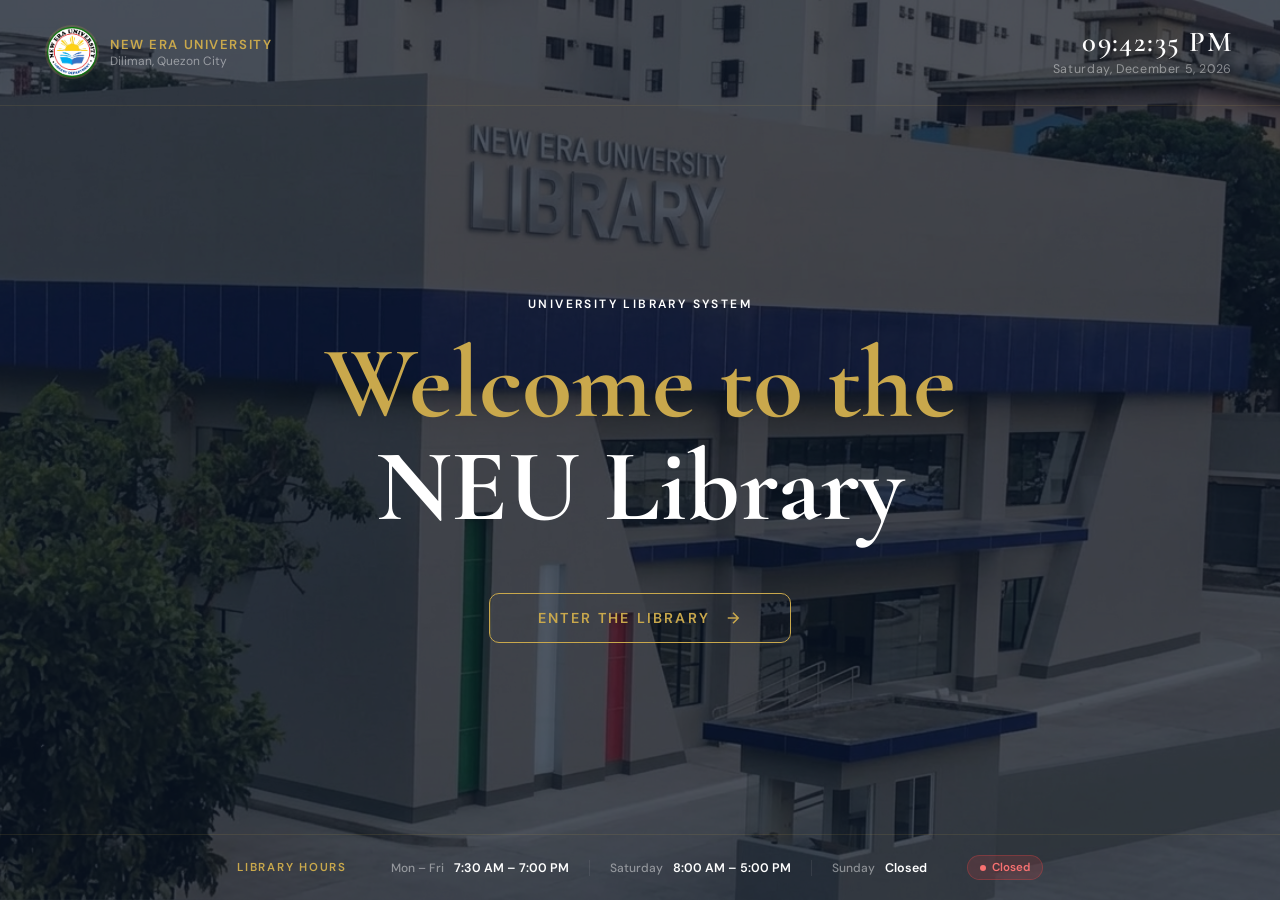
==== commit 66114c5f: "final edit" ====
--- a/index.html
+++ b/index.html
@@ -6,11 +6,11 @@
   <title>NEU Library</title>
   <link rel="preconnect" href="https://fonts.googleapis.com">
   <link href="https://fonts.googleapis.com/css2?family=Cormorant+Garamond:wght@400;600;700&family=DM+Sans:wght@300;400;500;600&display=swap" rel="stylesheet">
-  <link rel="stylesheet" href="css/style.css" />
+  <link rel="stylesheet" href="css/intro-style.css" />
 </head>
 <body class="intro-page">
   <div class="bg-layer">
-    <div class="bg-overlay"></div>
+    <div class="bg-overlay" style="position:absolute;inset:0;background:rgba(10,22,40,0.72);z-index:1;"></div>
     <div class="grid-lines"></div>
     <div class="orb orb-1"></div>
     <div class="orb orb-2"></div>
@@ -38,7 +38,6 @@
         <span class="gold-word">NEU Library</span>
       </h1>
       <div class="hero-divider"></div>
-      <p class="hero-tagline">Your gateway to knowledge, research, and discovery. Please log your visit before entering.</p>
       <div class="enter-btn-wrap">
         <a href="visitor-signup.html" class="btn-enter">
           <span>Enter the Library</span>
--- a/css/intro-style.css
+++ b/css/intro-style.css
@@ -0,0 +1,313 @@
+:root {
+      --navy: #0a1628;
+      --navy-mid: #122040;
+      --gold: #c9a84c;
+      --gold-light: #e8c96d;
+      --gold-pale: rgba(201,168,76,0.12);
+      --white: #ffffff;
+      --off-white: #f5f2ec;
+      --text-muted: rgba(255,255,255,0.45);
+    }
+ 
+    * { margin: 0; padding: 0; box-sizing: border-box; }
+ 
+    body {
+      font-family: 'DM Sans', sans-serif;
+      background: var(--navy);
+      color: var(--white);
+      min-height: 100vh;
+      overflow-x: hidden;
+      cursor: default;
+    }
+ 
+    /* ── BACKGROUND ── */
+    .bg-layer {
+      position: fixed;
+      inset: 0;
+      z-index: 0;
+      background-image: url("neulib-bg.png");
+       background-size: cover; 
+       background-position: center;  
+       background-repeat: no-repeat; 
+       min-height: 100vh;
+       overflow: hidden;
+       cursor: default; 
+    }
+ 
+   .bg-radial {
+  position: absolute;
+  inset: 0;
+  background: linear-gradient(rgba(10, 22, 40, 0.75), rgba(10, 22, 40, 0.75));
+}
+ 
+    /* ── LAYOUT ── */
+    .intro-wrapper {
+      position: relative;
+      z-index: 1;
+      min-height: 100vh;
+      display: grid;
+      grid-template-rows: auto 1fr auto;
+      grid-template-columns: 1fr;
+      padding: 0;
+    }
+ 
+    /* ── TOP BAR ── */
+    .intro-topbar {
+      display: flex;
+      justify-content: space-between;
+      align-items: center;
+      padding: 28px 48px;
+      border-bottom: 1px solid rgba(201,168,76,0.12);
+      opacity: 0;
+      animation: fadeDown 0.8s ease forwards;
+      animation-delay: 0.2s;
+    }
+ 
+    .neu-badge {
+      display: flex;
+      align-items: center;
+      gap: 14px;
+    }
+    .neu-seal {
+      width: 48px; height: 48px;
+      background: var(--white);
+      border-radius: 50%;
+      display: flex; align-items: center; justify-content: center;
+      font-family: 'Cormorant Garamond', serif;
+      font-weight: 700;
+      font-size: 0.85rem;
+      color: var(--navy);
+      letter-spacing: 0.05em;
+      box-shadow: 0 0 0 3px rgba(201,168,76,0.2);
+      flex-shrink: 0;
+    }
+    .neu-label span:first-child {
+      display: block;
+      font-size: 0.82rem;
+      font-weight: 600;
+      color: var(--gold);
+      text-transform: uppercase;
+      letter-spacing: 0.12em;
+    }
+    .neu-label span:last-child {
+      display: block;
+      font-size: 0.75rem;
+      color: var(--text-muted);
+    }
+ 
+    .live-clock {
+      text-align: right;
+    }
+    #clock-time {
+      display: block;
+      font-family: 'Cormorant Garamond', serif;
+      font-size: 1.8rem;
+      font-weight: 600;
+      color: var(--na);
+      letter-spacing: 0.05em;
+      line-height: 1;
+    }
+    #clock-date {
+      display: block;
+      font-size: 0.78rem;
+      color: var(--text-muted);
+      margin-top: 4px;
+      letter-spacing: 0.05em;
+    }
+ 
+    /* ── HERO CENTER ── */
+    .intro-hero {
+      display: flex;
+      flex-direction: column;
+      align-items: center;
+      justify-content: center;
+      text-align: center;
+      padding: 60px 48px;
+      gap: 0;
+    }
+ 
+    .hero-eyebrow {
+      font-size: 0.75rem;
+      font-weight: 600;
+      text-transform: uppercase;
+      letter-spacing: 0.2em;
+      color: var(--white);
+      margin-bottom: 20px;
+      opacity: 0;
+      animation: fadeUp 0.8s ease forwards;
+      animation-delay: 0.5s;
+    }
+ 
+    .hero-title {
+      font-family: 'Cormorant Garamond', serif;
+      font-size: clamp(3.5rem, 8vw, 6.5rem);
+      font-weight: 700;
+      line-height: 1.0;
+      color: var(--gold);
+      margin-bottom: 8px;
+      opacity: 0;
+      animation: fadeUp 0.9s ease forwards;
+      animation-delay: 0.7s;
+    }
+ 
+    .hero-title .gold-word {
+      color: var(--white);
+      display: block;
+    }
+
+ 
+    /* ── ENTER BUTTON ── */
+    .enter-btn-wrap {
+      margin-top: 48px;
+      opacity: 0;
+      animation: fadeUp 0.8s ease forwards;
+      animation-delay: 1.2s;
+    }
+ 
+    .btn-enter {
+      display: inline-flex;
+      align-items: center;
+      gap: 14px;
+      background: transparent;
+      border: 1.5px solid var(--gold);
+      color: var(--gold);
+      padding: 15px 48px;
+      border-radius: 10px;
+      font-family: 'DM Sans', sans-serif;
+      font-size: 0.9rem;
+      font-weight: 600;
+      letter-spacing: 0.15em;
+      text-transform: uppercase;
+      text-decoration: none;
+      cursor: pointer;
+      position: relative;
+      overflow: hidden;
+      transition: color 0.3s ease;
+    }
+ 
+    .btn-enter::before {
+      content: '';
+      position: absolute;
+      inset: 0;
+      background: var(--gold);
+      transform: translateX(-100%);
+      transition: transform 0.35s ease;
+      z-index: 0;
+    }
+ 
+    .btn-enter:hover::before { transform: translateX(0); }
+    .btn-enter:hover { color: var(--navy); }
+ 
+    .btn-enter span,
+    .btn-enter svg {
+      position: relative;
+      z-index: 1;
+    }
+ 
+    .btn-enter .arrow {
+      transition: transform 0.3s ease;
+    }
+    .btn-enter:hover .arrow { transform: translateX(6px); }
+ 
+    /* ── BOTTOM BAR: LIBRARY HOURS ── */
+    .intro-bottom {
+      border-top: 1px solid rgba(201,168,76,0.12);
+      padding: 20px 48px;
+      display: flex;
+      justify-content: center;
+      align-items: center;
+      gap: 0;
+      opacity: 0;
+      animation: fadeUp 0.8s ease forwards;
+      animation-delay: 1.4s;
+    }
+ 
+    .hours-label {
+      font-size: 0.72rem;
+      text-transform: uppercase;
+      letter-spacing: 0.15em;
+      color: var(--gold);
+      font-weight: 600;
+      margin-right: 24px;
+      white-space: nowrap;
+    }
+ 
+    .hours-list {
+      display: flex;
+      gap: 0;
+      flex-wrap: wrap;
+      justify-content: center;
+    }
+ 
+    .hours-item {
+      display: flex;
+      align-items: center;
+      gap: 10px;
+      padding: 0 20px;
+      border-right: 1px solid rgba(255,255,255,0.08);
+    }
+    .hours-item:last-child { border-right: none; }
+ 
+    .hours-day {
+      font-size: 0.75rem;
+      color: var(--text-muted);
+      font-weight: 500;
+    }
+    .hours-time {
+      font-size: 0.78rem;
+      color: var(--white);
+      font-weight: 600;
+    }
+ 
+    /* open/closed indicator */
+    .status-dot {
+      display: inline-flex;
+      align-items: center;
+      gap: 6px;
+      font-size: 0.72rem;
+      font-weight: 600;
+      padding: 4px 12px;
+      border-radius: 999px;
+      margin-left: 20px;
+    }
+    .status-dot.open {
+      background: rgba(22,163,74,0.15);
+      color: #4ade80;
+      border: 1px solid rgba(22,163,74,0.3);
+    }
+    .status-dot.closed {
+      background: rgba(239,68,68,0.15);
+      color: #f87171;
+      border: 1px solid rgba(239,68,68,0.3);
+    }
+    .dot {
+      width: 6px; height: 6px;
+      border-radius: 50%;
+      background: currentColor;
+      animation: pulse 2s infinite;
+    }
+    @keyframes pulse {
+      0%, 100% { opacity: 1; }
+      50% { opacity: 0.4; }
+    }
+ 
+    /* ── ANIMATIONS ── */
+    @keyframes fadeUp {
+      from { opacity: 0; transform: translateY(24px); }
+      to   { opacity: 1; transform: translateY(0); }
+    }
+    @keyframes fadeDown {
+      from { opacity: 0; transform: translateY(-16px); }
+      to   { opacity: 1; transform: translateY(0); }
+    }
+ 
+    /* ── RESPONSIVE ── */
+    @media (max-width: 640px) {
+      .intro-topbar { padding: 20px 24px; }
+      .intro-hero { padding: 40px 24px; }
+      .intro-bottom { padding: 16px 24px; flex-direction: column; gap: 12px; }
+      .hours-label { margin-right: 0; }
+      .hours-item { padding: 0 10px; }
+      .hero-title { font-size: 3rem; }
+      .btn-enter { padding: 16px 36px; }
+    }
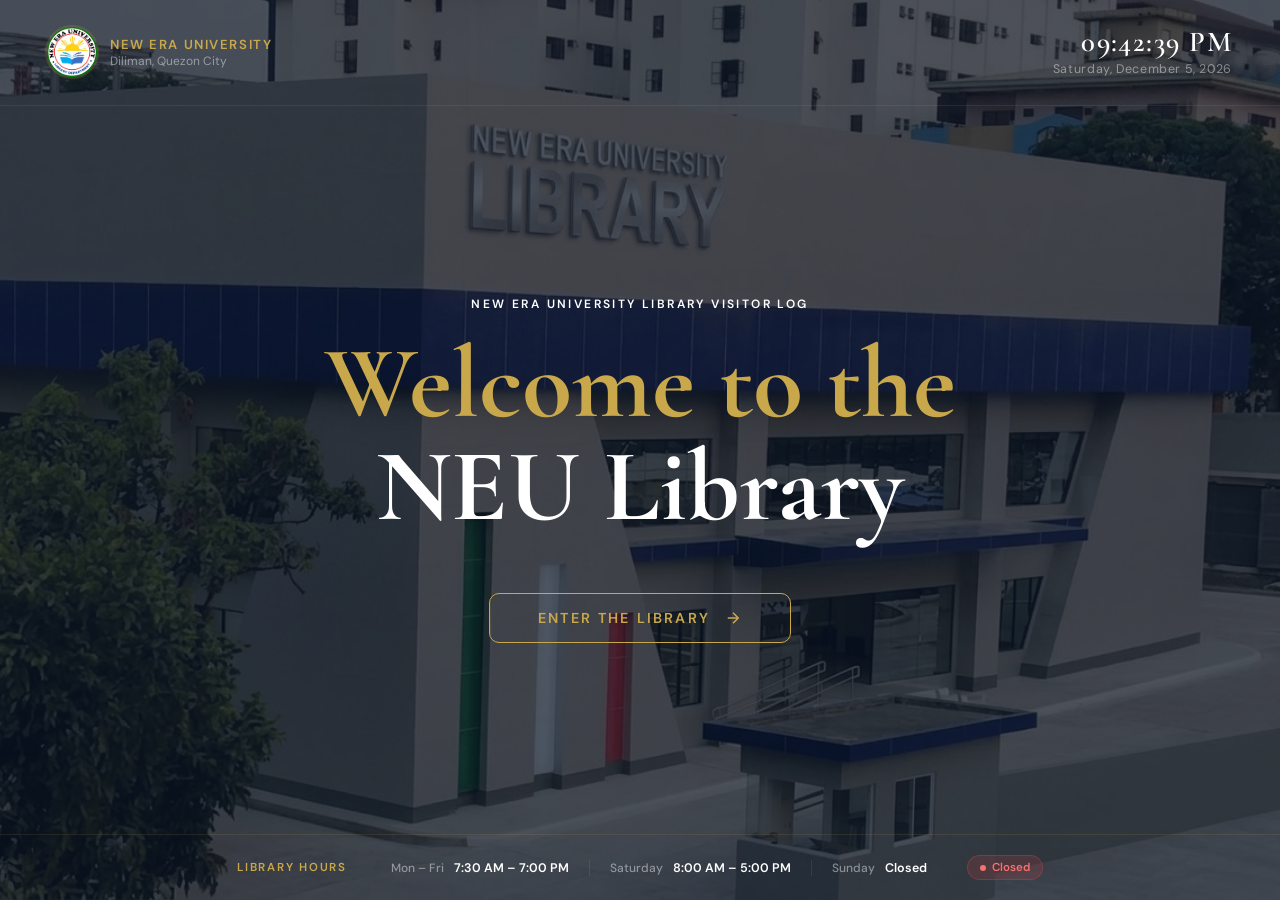
==== commit 78c9c903: "update the time" ====
--- a/index.html
+++ b/index.html
@@ -32,7 +32,7 @@
     </header>
 
     <section class="intro-hero">
-      <p class="hero-eyebrow">University Library System</p>
+      <p class="hero-eyebrow">New Era University Library Visitor Log</p>
       <h1 class="hero-title">
         Welcome to the
         <span class="gold-word">NEU Library</span>
